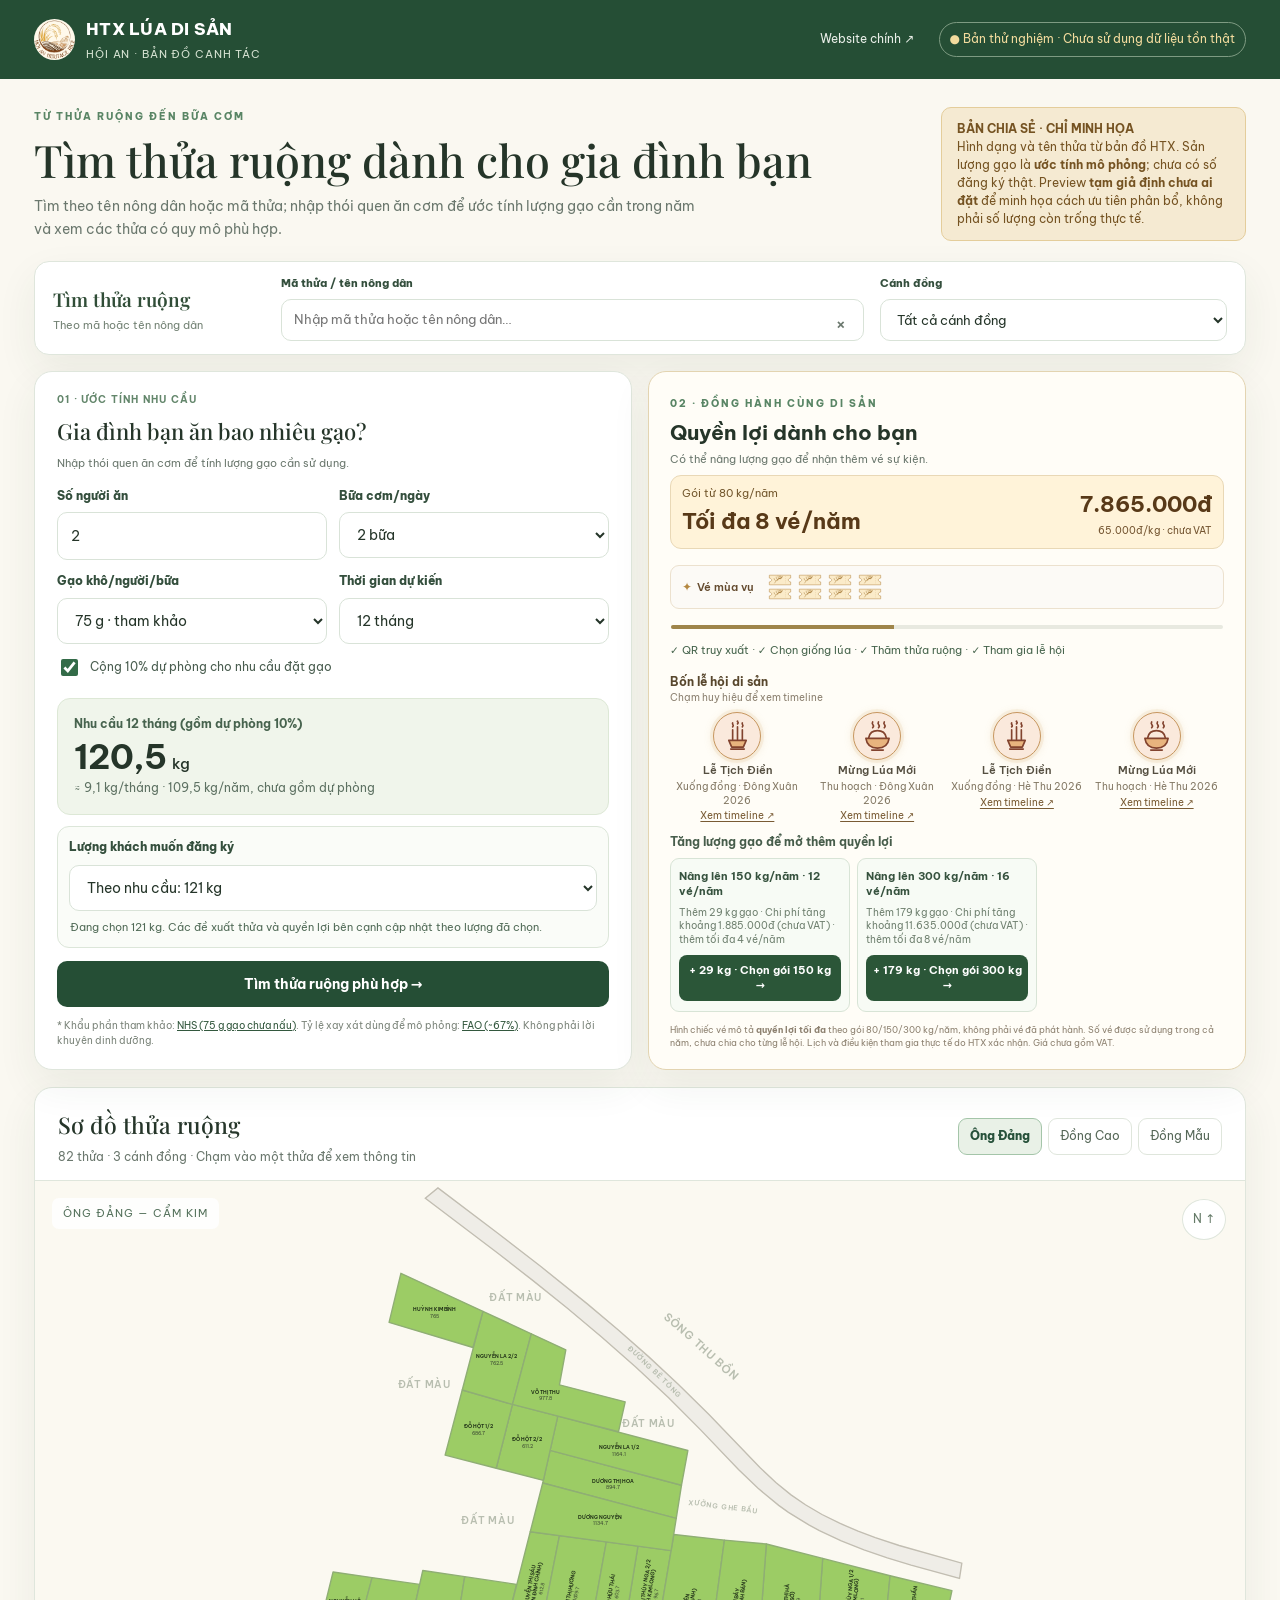
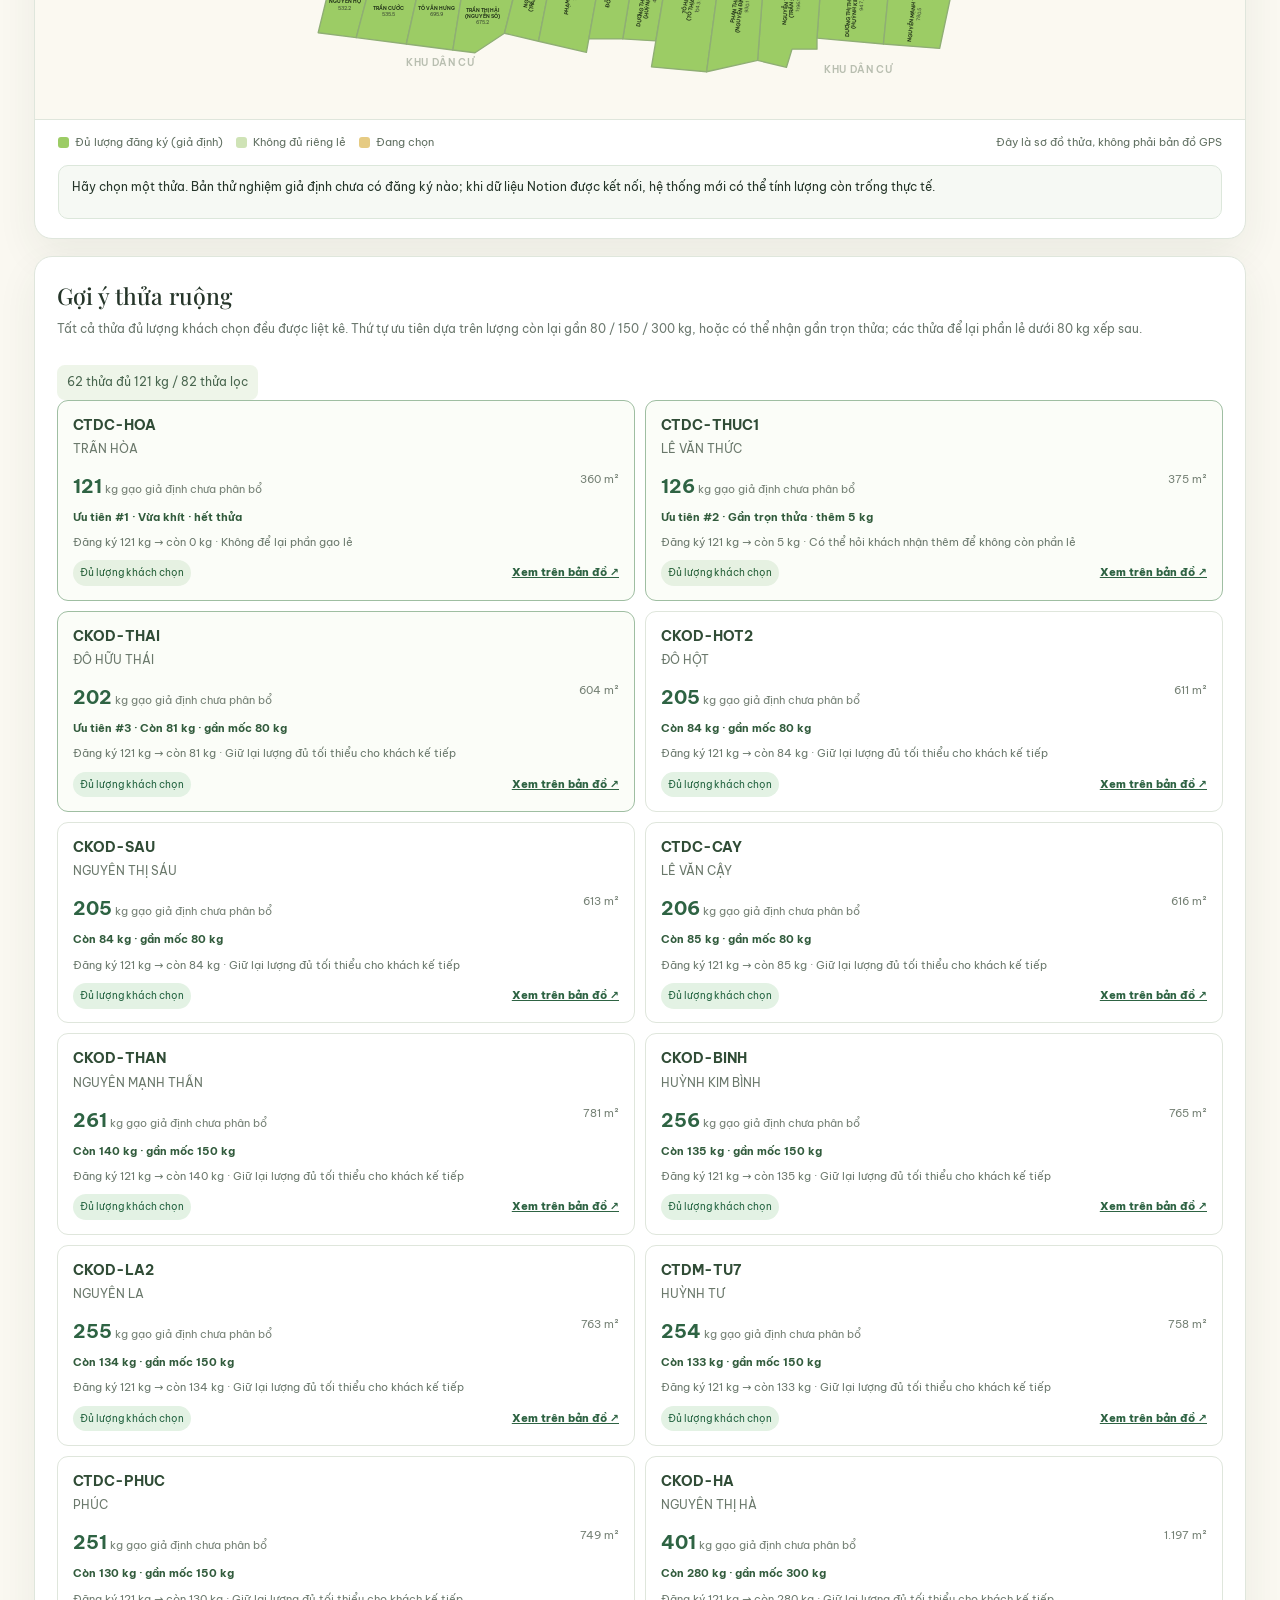
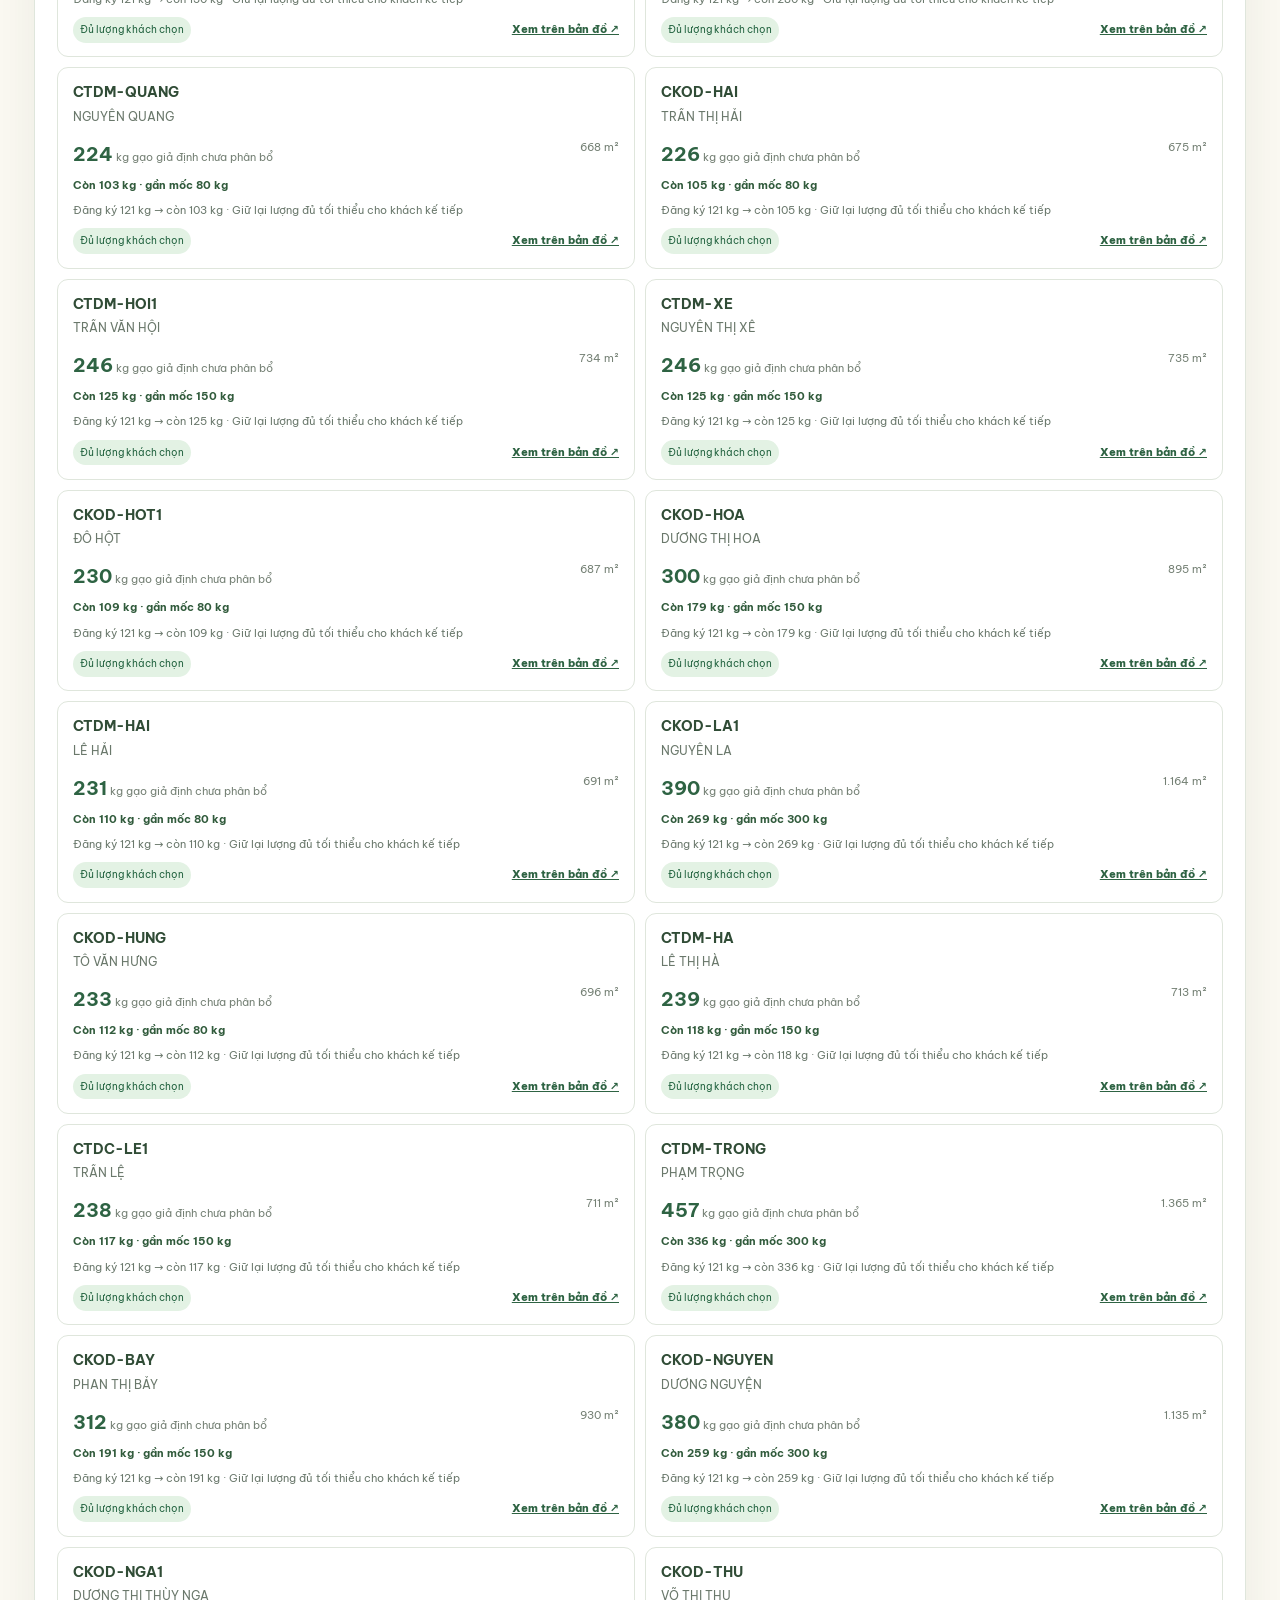
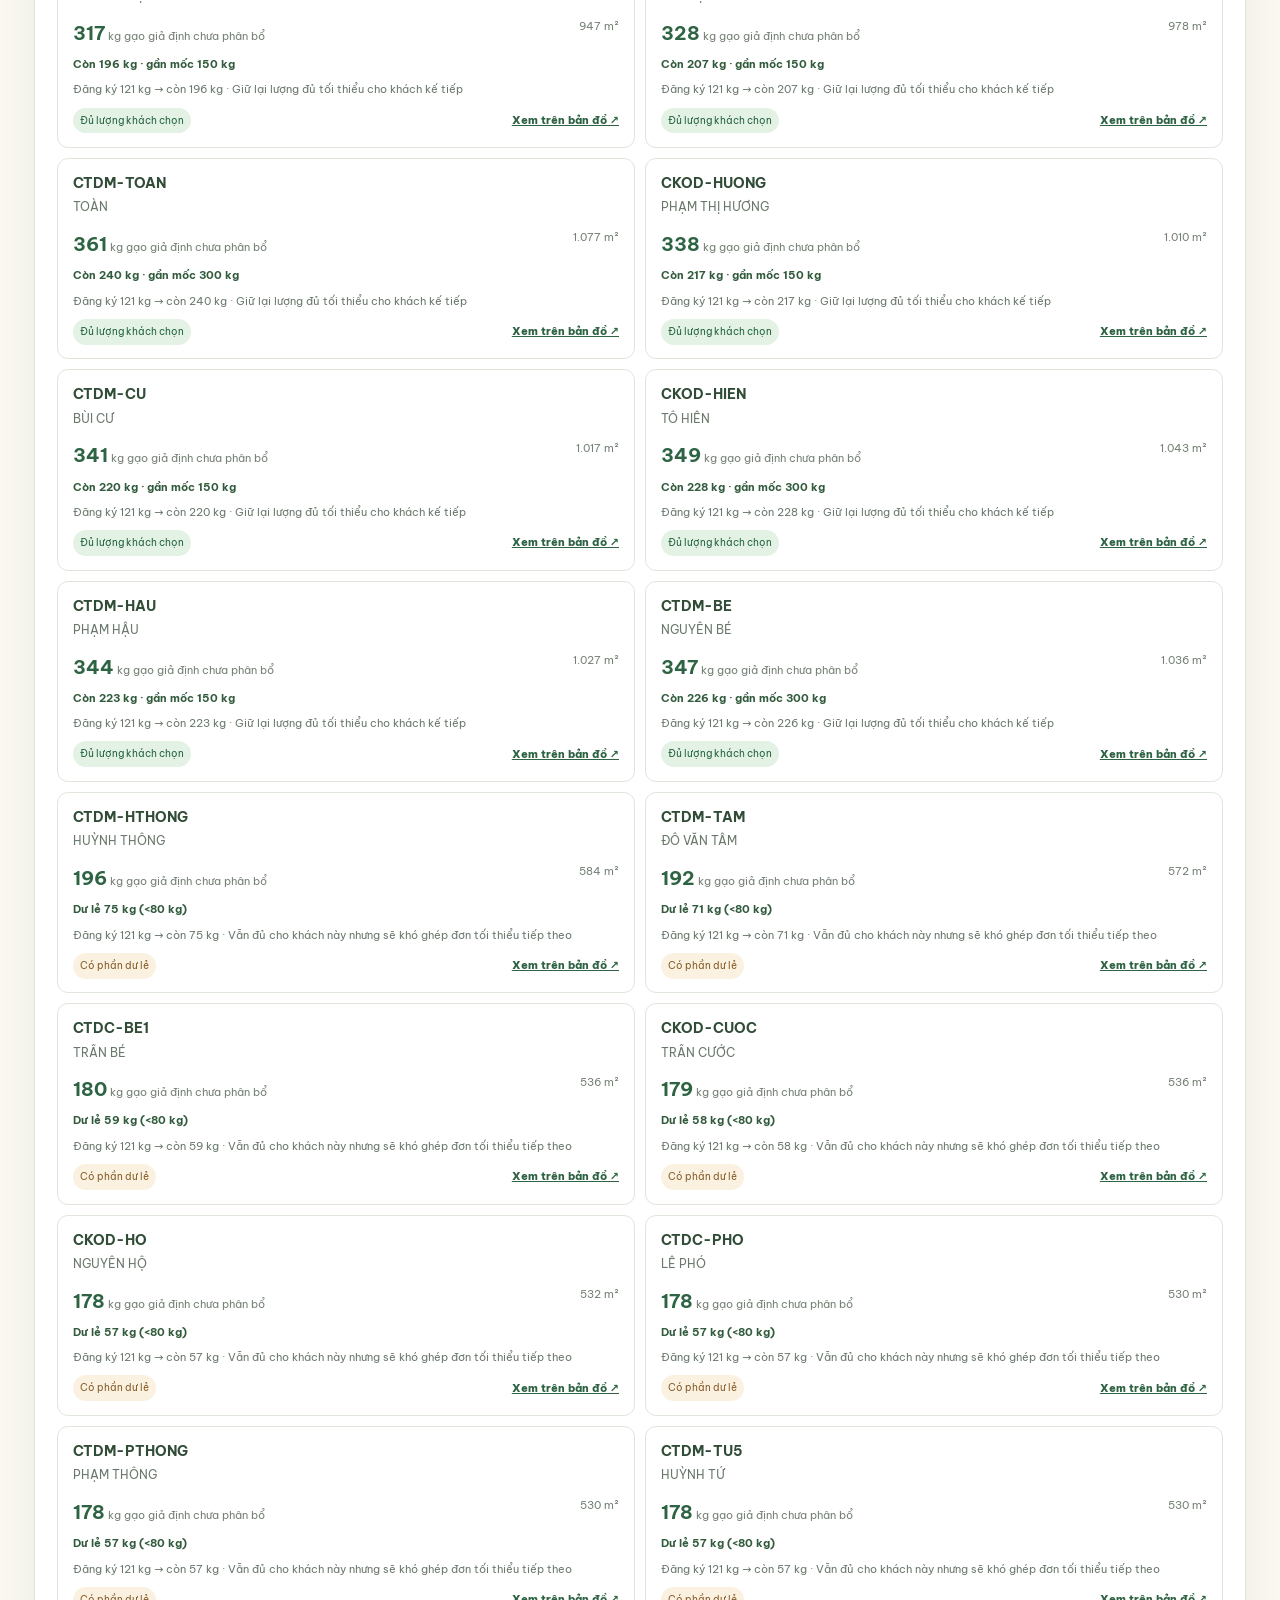
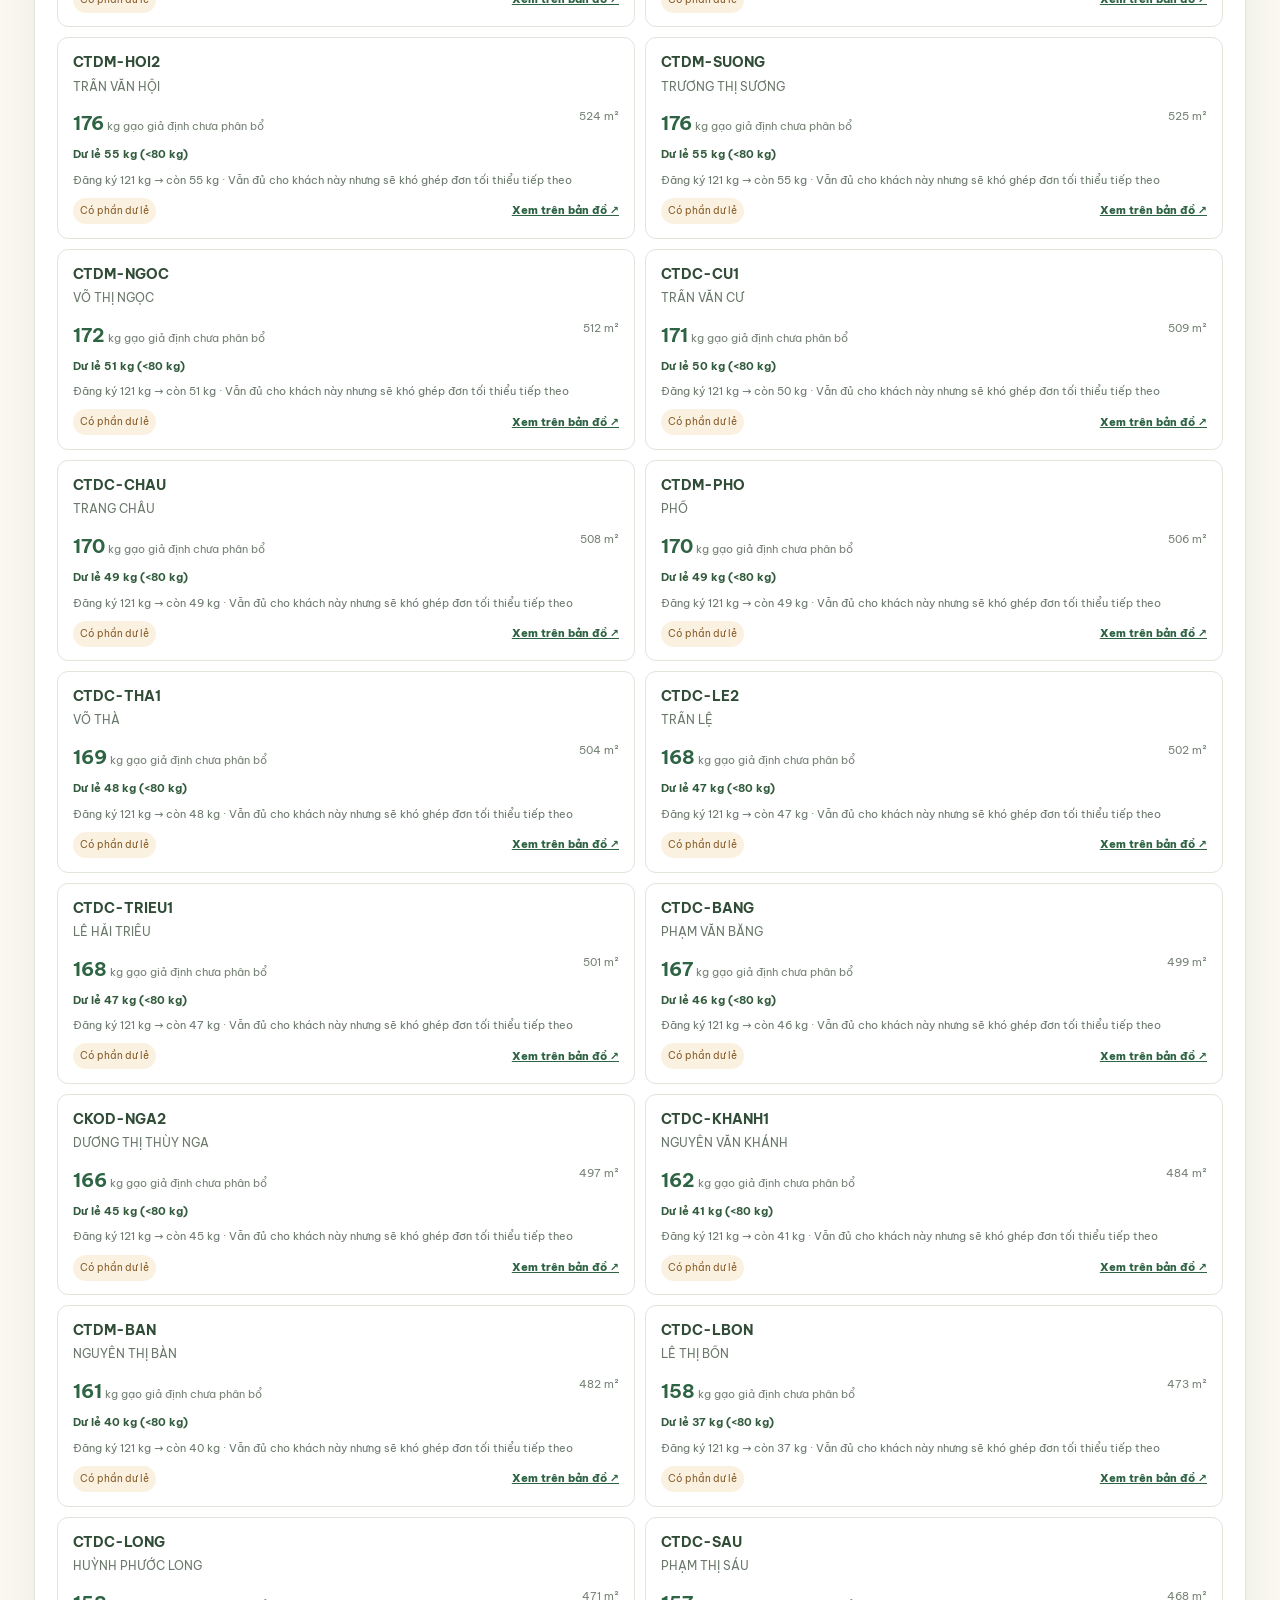
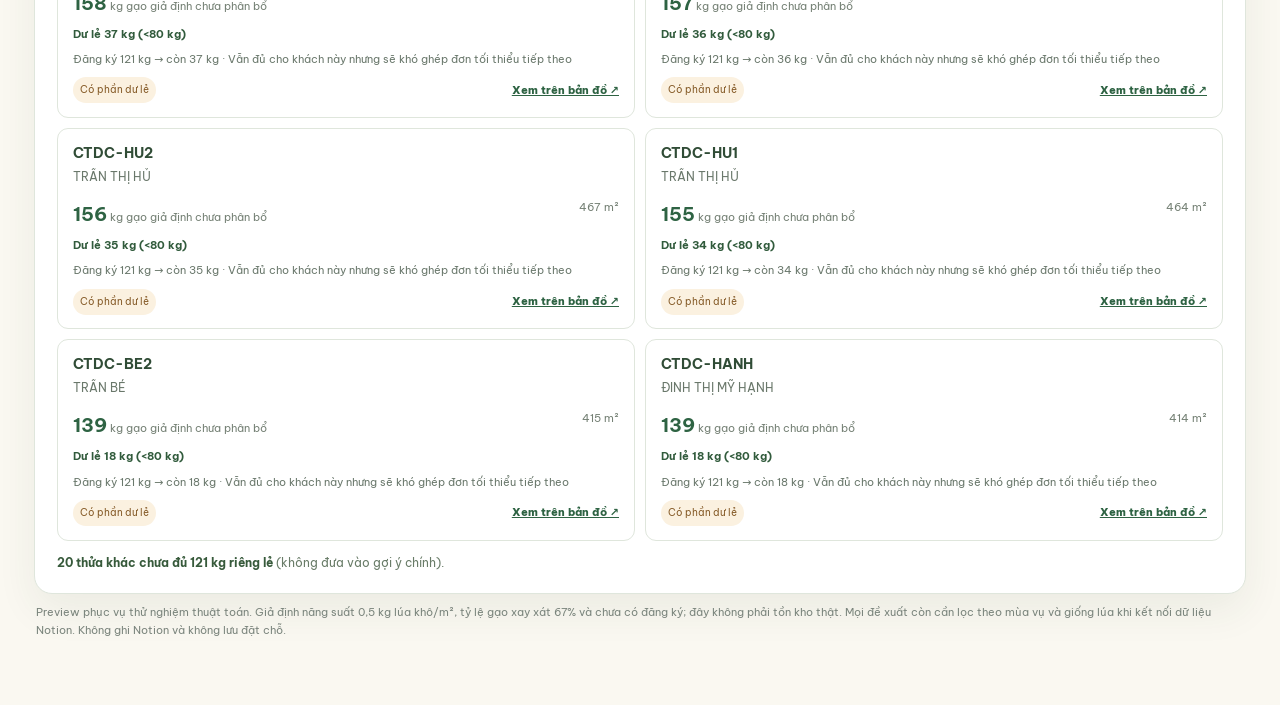
==== ban-do-chon-gao-demo.html @ d79411b2 "Add standalone public rice-plot demo page with embedded logo (no production changes)" ====
<!doctype html>
<html lang="vi"><head><meta charset="utf-8"><meta name="viewport" content="width=device-width, initial-scale=1">
<meta name="robots" content="noindex,nofollow"><meta name="description" content="Bản minh họa công khai: tính nhu cầu gạo, quyền lợi vé và chọn thửa ruộng HTX Lúa Di Sản Hội An."><link rel="preconnect" href="https://fonts.googleapis.com/"><link rel="preconnect" href="https://fonts.gstatic.com/" crossorigin><link href="https://fonts.googleapis.com/css2?family=Be+Vietnam+Pro:wght@400;500;600;700&family=Playfair+Display:wght@500;600;700&display=swap" rel="stylesheet"><title>Preview · Tìm thửa ruộng phù hợp | HTX Lúa Di Sản</title>
<style>
:root{--ink:#253529;--muted:#6b786e;--forest:#254e35;--green:#336b48;--light:#eef2e8;--cream:#faf8f1;--gold:#e2bd71;--edge:#dfe6dc;--surface:#fff;--warn:#915d27;--shadow:0 16px 40px rgba(37,65,38,.07)}
*{box-sizing:border-box}html{scroll-behavior:smooth}body{margin:0;background:var(--cream);font-family:"Be Vietnam Pro",system-ui,sans-serif;color:var(--ink);line-height:1.58;-webkit-font-smoothing:antialiased;font-size:14px}button,input,select{font:inherit}button{cursor:pointer}a{color:inherit}button:focus-visible,input:focus-visible,select:focus-visible{outline:3px solid #e6bd73;outline-offset:3px}
.top{background:var(--forest);color:white}.top-inner{max-width:1450px;margin:auto;padding:16px 34px;display:flex;align-items:center;justify-content:space-between;gap:16px}.brand{display:flex;align-items:center;gap:11px;font-weight:750;font-size:17px;letter-spacing:.015em}.logo{height:41px;width:41px;object-fit:contain;flex:none;display:block;border-radius:50%;background:#fff9eb}.brand small{display:block;font-weight:400;font-size:11px;letter-spacing:.08em;color:#d6e2d2;text-transform:uppercase;margin-top:3px}.toplinks{display:flex;align-items:center;gap:24px;font-size:12px}.toplinks a{text-decoration:none;color:#e9eee8}.toplinks span{border:1px solid #7e9b82;padding:7px 10px;border-radius:100px;color:#f2db9d}
main{max-width:1450px;margin:auto;padding:28px 34px 55px}.eyebrow{color:#598565;font-weight:750;font-size:10px;text-transform:uppercase;letter-spacing:.2em}.intro{display:flex;justify-content:space-between;align-items:end;gap:18px;margin-bottom:20px}.intro h1{font-family:"Playfair Display",Georgia,serif;font-weight:500;font-size:clamp(29px,3.5vw,45px);line-height:1.17;margin:9px 0}.intro p{color:var(--muted);max-width:670px;line-height:1.65;margin:0}.demo{background:#f5ead2;border:1px solid #e4cd9b;border-radius:10px;color:#755322;font-size:12px;line-height:1.5;padding:12px 15px;max-width:305px}
.workspace{display:block}.plan-row{display:grid;grid-template-columns:minmax(0,.93fr) minmax(0,1.07fr);gap:18px;align-items:start;margin-bottom:18px;min-width:0}.panel,.map-panel,.results-panel{background:var(--surface);border:1px solid var(--edge);border-radius:18px;box-shadow:var(--shadow)}.panel{padding:22px;min-width:0}.panel h2{font-family:"Playfair Display",Georgia,serif;font-size:23px;font-weight:500;margin:0 0 6px}.desc{font-size:12px;color:var(--muted);line-height:1.55;margin:0 0 18px}.sub{display:block;font-weight:750;color:#344f3d;font-size:12px;margin-bottom:7px}.text-input,.sel,.num{width:100%;border:1px solid #d9e3d8;border-radius:10px;background:#fff;color:var(--ink);padding:12px 13px;min-height:44px}.searchwrap{position:relative}.searchwrap .text-input{padding-right:42px}.clear{position:absolute;right:8px;top:8px;border:0;background:transparent;color:var(--muted);font-size:20px;width:30px;height:30px}.hr{height:1px;background:var(--edge);margin:21px 0}.fieldset{display:grid;grid-template-columns:1fr 1fr;gap:12px}.field{min-width:0;margin:0 0 13px}.period-note{font-size:11px;color:#758378;margin:7px 0}.summary{background:#f0f5eb;border:1px solid #dde8d6;border-radius:13px;padding:16px;margin:6px 0 14px}.summary .label{color:#47634e;font-weight:650;font-size:12px}.summary .big{font-size:39px;font-weight:700;line-height:1.1;letter-spacing:-1.1px;margin:4px 0}.summary .big small{font-size:15px;font-weight:500;letter-spacing:0}.summary .mini{font-size:12px;color:#5d7162;line-height:1.55}.primary{background:var(--forest);color:white;border:0;border-radius:10px;width:100%;font-weight:700;min-height:46px}.primary:hover{background:#376248}.source{font-size:11px;color:#7c857b;line-height:1.65;margin:15px 0 0}.source a{color:#33583e;text-decoration:underline}.check{display:flex;align-items:center;gap:9px;color:#495d4f;font-size:12px}.check input{accent-color:var(--green);width:17px;height:17px}
.right{min-width:0}.map-panel{overflow:hidden}.map-header{padding:19px 23px 13px;display:flex;align-items:center;justify-content:space-between;gap:12px;flex-wrap:wrap}.map-header h2{font-family:"Playfair Display",Georgia,serif;font-size:23px;font-weight:500;margin:0}.map-header p{font-size:12px;color:var(--muted);margin:5px 0 0}.map-tags{display:flex;gap:6px;flex-wrap:wrap}.map-tab{padding:8px 11px;border:1px solid var(--edge);background:#fff;border-radius:9px;font-size:12px;color:#566858}.map-tab.active{background:#e9f1e7;color:#26513a;border-color:#a4c5a9;font-weight:750}.canvas{height:min(54vw,540px);min-height:390px;background:#fbf9f1;position:relative;border-block:1px solid var(--edge);overflow:hidden}
#fieldSvg{width:100%;height:100%;position:absolute;inset:0;display:block}
.lot{stroke:#8fae74;stroke-linejoin:round;cursor:pointer;transition:fill .17s ease,filter .17s ease,opacity .17s ease}
.lot:hover,.lot:focus-visible{fill:#b6d68f!important;filter:brightness(1.045);outline:none}
.lot.selected{fill:#e6cb83!important;stroke:#947d43}
.lot.selected:hover,.lot.selected:focus-visible{fill:#f0d695!important}
.lot.dimmed{opacity:.28}
.map-canal{fill:#cfe9f5;stroke:#8fc3da;pointer-events:none}
.map-road{fill:#efede7;stroke:#c2beb2;pointer-events:none}
.map-name{fill:#1b2a14;font-weight:600;pointer-events:none;user-select:none}
.map-area{fill:#3c4a33;pointer-events:none;user-select:none}
.map-zone{fill:#a8b0a0;font-weight:600;letter-spacing:6px;pointer-events:none;opacity:.8;user-select:none}
@media(prefers-reduced-motion:reduce){.lot{transition:none}}
.canvas-label{position:absolute;top:17px;left:17px;pointer-events:none;font-size:11px;letter-spacing:.09em;text-transform:uppercase;background:#ffffffdd;color:#54715b;border-radius:7px;padding:7px 11px}.compass{position:absolute;right:19px;top:18px;background:white;border:1px solid var(--edge);border-radius:100%;padding:10px;font-size:12px;color:#647a67;pointer-events:none}
.legend{display:flex;gap:13px;padding:14px 23px;flex-wrap:wrap;font-size:11px;color:#617062}.legend span{display:flex;align-items:center;gap:6px}.swatch{width:11px;height:11px;border-radius:3px;display:inline-block}.selection{margin:0 23px 19px;padding:12px 13px;background:#f6f9f4;border:1px solid #dce7db;border-radius:10px;font-size:12px;min-height:54px;line-height:1.55}.selection strong{color:#254e35}
.plot-heading{line-height:1.6;color:#4c6150}
.plot-metrics{display:grid;grid-template-columns:repeat(3,minmax(0,1fr));gap:8px;margin:12px 0}
.plot-metric{border:1px solid #dce6d9;border-radius:9px;padding:10px 8px;background:#fff;min-width:0}
.plot-metric small{display:block;color:#637567;font-size:10px;line-height:1.4;min-height:28px}
.plot-metric b{display:block;font-size:18px;line-height:1.3;color:#37543f;white-space:nowrap}
.plot-metric b em{font-size:11px;font-weight:400;font-style:normal}
.plot-metric.remaining{background:#eef7ed;border-color:#bbd6b9}
.plot-metric.remaining b{color:#25653c}
.plot-balance{height:8px;border-radius:10px;overflow:hidden;background:#d7e0d6;display:flex}
.plot-balance span{background:#5d9869;display:block;height:100%}
.plot-compare{font-size:12px;line-height:1.65;margin-top:10px;border-radius:8px;padding:9px 11px;background:#eaf4e9;color:#28583b}
.plot-compare.short{background:#fbf0de;color:#805827}
.plot-footnote{font-size:10.5px;color:#718076;line-height:1.5;margin-top:9px}
.card-breakdown{font-size:11px;line-height:1.5;color:#6b796d}
.order-panel{border:1px solid #dce6d9;background:#fafcf8;border-radius:12px;padding:12px 12px 10px;margin:0 0 16px}
.order-panel .sub{margin-bottom:8px}.order-hint{font-size:11px;line-height:1.55;color:#516b57;padding:8px 1px 0}.order-hint.warn{color:#92632d}
#customBox{padding-top:10px}#customBox[hidden]{display:none}
.ranking-note{color:#56735c;font-size:11px;margin:0 0 12px}
.card.best{border-color:#9fbea2;background:#fbfdf8}
.card .rank{font-size:11px;font-weight:700;color:#315b3c;margin:8px 0}
.card .status.balanced{background:#e3f2e4;color:#246441}
.card .status.scrap{background:#fbf1e0;color:#865c29}
.card .status.complete{background:#e6f1e2;color:#27613a}
.card .status.ineligible{background:#f3ece4;color:#795e46}
.benefits{border:1px solid #e3d4b1;background:#fffdf7;padding:20px 22px;margin:0;border-radius:18px;box-shadow:var(--shadow);min-width:0}
.benefit-peek{display:none}.benefit-peek-header{display:flex;justify-content:space-between;gap:8px;flex-wrap:wrap;font-size:11px;color:#526a4c;margin:10px 0}.benefit-peek-header span{color:#837657}.benefits-heading h2{font-size:23px;margin:3px 0 5px}.benefits-heading .desc{margin:0 0 12px}
.benefit-highlight{display:flex;justify-content:space-between;align-items:center;gap:9px;border:1px solid #e9d8b6;background:#fff3d9;border-radius:11px;padding:13px 12px}
.benefit-label{font-size:11px;display:block;color:#73572d}.benefit-highlight strong{font-size:26px;color:#583918;display:block;margin:4px 0}.benefit-price{font-size:12px;text-align:right;color:#755632;line-height:1.6}

/* Vé di sản: một hàng bốn vé, số hàng tăng theo mốc 8/12/16. */
.ticket-benefit{margin:15px 0 11px;padding:13px 14px;background:#fffdfa;border:1px solid #eadfc8;border-radius:12px}
.ticket-intro{display:flex;justify-content:space-between;align-items:center;flex-wrap:wrap;gap:5px 12px;color:#654c30;margin-bottom:11px}
.ticket-intro b{font-size:12px;font-weight:700}.ticket-intro span:not(.ticket-intro-icon){font-size:10.5px;color:#8a7c6b}
.ticket-intro-icon{font-size:15px;color:#b48841;margin-right:2px}
.ticket-grid{display:grid;grid-template-columns:repeat(4,minmax(0,1fr));gap:6px 10px;max-width:430px;margin:0 auto}
.ticket-item{display:flex;justify-content:center;align-items:center;color:#a57936;--ticket-fill:#fbebc9;--ticket-stroke:#ba8f4e;min-width:0;position:relative;animation:ticket-reveal .22s ease both}
.ticket-item svg{width:100%;height:auto;max-height:36px;display:block;overflow:visible;filter:drop-shadow(0 2px 2px rgba(108,75,29,.08))}
.ticket-item.ticket-locked{color:#9fa3a0;--ticket-fill:#e9e9e7;--ticket-stroke:#b6b9b5;filter:grayscale(1);opacity:.38;animation:none}
.ticket-progress{font-size:11px;color:#766c5a;line-height:1.55;text-align:center;margin-top:9px}
.ticket-grid-mini{margin:0 auto 13px;max-width:360px;gap:4px 7px}
.ticket-grid-mini .ticket-item svg{max-height:26px}
.peek-hint{font-size:10px;display:block;color:#786747;margin:9px 0 0;text-align:center}
@keyframes ticket-reveal{from{opacity:.6;transform:translateY(3px)}to{opacity:1;transform:translateY(0)}}
@media(prefers-reduced-motion:reduce){.ticket-item{animation:none}}
.benefit-meter{height:6px;background:#e8e9e0;border-radius:10px;overflow:hidden;margin:11px 1px}.benefit-meter span{display:block;height:100%;background:#9f854a;transition:width .25s}
.benefit-checks{font-size:11px;color:#47654d;line-height:1.65;margin:11px 0}.festival-title{font-size:12px;font-weight:700;margin:13px 0 9px;color:#58472d}
.festival-title small{display:block;font-weight:400;color:#8c8170;font-size:10px;line-height:1.5}
.festival-grid{display:grid;grid-template-columns:repeat(4,minmax(0,1fr));gap:10px;align-items:start}
.festival{display:flex;flex-direction:column;align-items:center;gap:5px;text-decoration:none;color:#554f41;font-size:11px;line-height:1.35;text-align:center;min-width:0}
.festival-seal{width:clamp(48px,5.4vw,72px);height:clamp(48px,5.4vw,72px);border-radius:50%;border:1.5px solid #c6b58f;background:#fff5dd;color:#77492d;--icon-accent:#e8b47e;display:grid;place-items:center;box-shadow:0 0 0 4px rgba(215,189,121,.14),0 5px 18px rgba(135,107,58,.09);transition:transform .22s ease,box-shadow .22s ease,background .22s ease}
.festival-seal svg{width:54%;height:54%;display:block}
.festival.event-active .festival-seal{border-color:#ba8c3d;background:#fff0c5;box-shadow:0 0 0 5px rgba(213,169,74,.19),0 0 23px rgba(217,176,90,.38)}
.festival.event-locked .festival-seal{filter:grayscale(1);opacity:.5;background:#e5e6e3;border-color:#bfc1bd;box-shadow:none;color:#8a8c89;--icon-accent:#bbbdbb}
.festival.event-locked:hover .festival-seal,.festival.event-locked:focus-visible .festival-seal{filter:grayscale(1);opacity:.7;background:#dcdedb;border-color:#adb0aa;box-shadow:none}
.festival.event-active:hover .festival-seal,.festival.event-active:focus-visible .festival-seal{transform:translateY(-2px) scale(1.03);background:#fff0c3;box-shadow:0 0 0 6px rgba(218,176,79,.25),0 4px 24px rgba(185,132,51,.35)}
.festival:focus-visible{outline:2px solid #406345;outline-offset:5px;border-radius:9px}
.festival strong{font-weight:600;font-size:11px;line-height:1.35}
.festival small{font-size:10px;color:#847965;line-height:1.4}
.festival-visit{font-size:10px;color:#795b34;text-decoration:underline;text-underline-offset:2px}
@media(prefers-reduced-motion:reduce){.festival-seal{transition:none}.festival.event-active:hover .festival-seal,.festival.event-active:focus-visible .festival-seal{transform:none}}
.upgrades{margin-top:15px;display:grid;grid-template-columns:repeat(2,minmax(0,1fr));gap:10px}.upgrades h3{grid-column:1/-1}.upgrades .upgrade-card{margin:0}.upgrades h3{font-size:12px;margin:0 0 8px;color:#475d4b}.upgrade-card{border:1px solid #d8e4d6;border-radius:10px;background:#f7fbf5;padding:11px;margin-bottom:8px}
.upgrade-card b{display:block;font-size:13px;color:#36523e}.upgrade-card small{font-size:11px;color:#708170;line-height:1.5;display:block;margin:5px 0}
.upgrade-card button{background:#2b5638;color:white;border:0;border-radius:8px;padding:9px 12px;font-size:12px;font-weight:700;width:100%;margin-top:5px}
.benefit-disclaimer{font-size:10px;line-height:1.65;color:#8d8170;margin:11px 0 0}
.results-panel{margin-top:17px;padding:21px 22px}.result-head{display:flex;justify-content:space-between;align-items:start;gap:12px;flex-wrap:wrap}.result-head h2{font-family:"Playfair Display",Georgia,serif;font-weight:500;font-size:23px;margin:0}.result-head p{color:var(--muted);font-size:12px;line-height:1.5;margin:5px 0 15px}.stat{font-size:12px;color:#49664f;background:#eef5e9;padding:8px 10px;border-radius:8px}.cards{display:grid;grid-template-columns:repeat(2,minmax(0,1fr));gap:10px}.card{border:1px solid var(--edge);border-radius:11px;padding:13px 15px;background:#fff;transition:border-color .15s}.card:hover{border-color:#85ae8c}.card h3{font-size:14px;margin:0 0 4px;color:#304c36}.card .farmer{font-size:12px;color:#6a786b;white-space:nowrap;overflow:hidden;text-overflow:ellipsis}.card .numbers{display:flex;justify-content:space-between;gap:5px;margin:12px 0 8px}.card .numbers b{font-size:19px;color:#2e6343}.card .numbers span{font-size:11px;color:#758175}.card footer{display:flex;gap:10px;justify-content:space-between;align-items:center;margin-top:9px}.status{font-size:10px;background:#eaf3e8;color:#35704a;border-radius:100px;padding:5px 7px}.status.partial{background:#fbf2e4;color:#94622d}.show{font-size:11px;border:0;background:none;color:#2e6343;text-decoration:underline;font-weight:750;padding:5px 0}.foot-note{font-size:11px;line-height:1.6;color:#7b857d;padding:10px 2px}.empty{padding:23px;border:1px dashed #d5ded2;color:#697968;text-align:center;border-radius:11px;grid-column:1/-1;font-size:12px;line-height:1.6}#combine{font-size:12px;color:#697c68;padding:12px 0 0;line-height:1.65}#combine strong{color:#375a3b}
@media(max-width:940px){.benefit-peek{display:block}.benefit-peek .festival-seal{width:46px;height:46px}.benefit-peek .festival strong{font-size:10px}.benefit-peek .festival small,.benefit-peek .festival-visit{display:none}.plan-row{grid-template-columns:1fr;gap:12px}.panel{display:block}.canvas{height:530px}.benefits{padding:18px}}@media(max-width:600px){.top-inner{padding:13px 17px}.toplinks{gap:8px}.toplinks a{display:none}.toplinks span{font-size:10px}.brand{font-size:13px}.brand .logo{width:34px;height:34px;font-size:18px}main{padding:21px 12px 35px}.intro{display:block}.intro h1{font-size:31px}.demo{margin-top:17px;max-width:unset}.panel{display:block;padding:17px}.fieldset{gap:10px}.map-header,.results-panel{padding:17px}.map-header h2,.results-panel h2{font-size:20px}.canvas{height:390px;min-height:320px}.benefits{padding:16px}.festival-grid{gap:7px}.festival-seal{width:54px;height:54px}.upgrades{grid-template-columns:1fr}.selection{margin:0 13px 15px}.legend{padding:12px 14px}.cards{grid-template-columns:1fr}.summary .big{font-size:36px}}

/* 2026-10-21 — compact support illustration: small 4-column tickets, authentic field icons */
.benefits{padding:15px 17px}
.benefits-heading h2{font-size:21px;margin-bottom:3px}
.benefits-heading .desc{font-size:11px;margin-bottom:8px;line-height:1.4}
.benefit-highlight{padding:9px 11px}
.benefit-highlight strong{font-size:22px;margin:1px 0}
.benefit-meter{margin:7px 1px;height:4px}
.benefit-checks{font-size:10.5px;margin:7px 0;line-height:1.45}
.ticket-benefit{display:grid;grid-template-columns:minmax(0,1fr) 136px;align-items:center;gap:3px 10px;background:#fcfaf5;border:1px solid #eee3d1;padding:7px 10px;border-radius:9px;margin:8px 0 9px}
.ticket-intro{display:flex;align-items:flex-start;flex-direction:column;gap:2px;margin:0;min-width:0}
.ticket-intro b{font-size:11px;line-height:1.45}
.ticket-intro span:not(.ticket-intro-icon){font-size:9px;color:#7e776a}
.ticket-intro-icon{font-size:12px}
.ticket-grid{grid-row:1 / span 2;grid-column:2;grid-template-columns:repeat(4,30px);width:max-content;max-width:100%;gap:2px 4px;margin:0;align-self:center;justify-self:end}
.ticket-item{animation:none}
.ticket-item svg{width:30px;height:13px;max-height:13px;filter:none}
.ticket-progress{grid-column:1;grid-row:2;font-size:9.5px;line-height:1.4;margin:0;text-align:left;color:#817868}
.festival-title{font-size:11.5px;margin:9px 0 7px}
.festival-title small{font-size:9.5px}
.festival-grid{gap:5px}
.festival{gap:3px}
.festival-seal{width:48px;height:48px;min-width:48px;border-width:1.5px}
.festival-seal svg{width:31px;height:31px;display:block;overflow:visible;color:#82432e}
.festival.event-active .festival-seal{background:#fae9dc;border-color:#c79760;--icon-accent:#e8b47e;box-shadow:0 0 0 3px rgba(214,171,107,.12),0 1px 10px rgba(195,144,84,.22)}
.festival.event-locked .festival-seal{background:#e9e9e7;border-color:#b5b5b3;--icon-accent:#bdbdbd;color:#777;opacity:.68;filter:grayscale(1);box-shadow:none}
.festival.event-locked .festival-seal svg{color:#777}
.festival.event-locked:hover .festival-seal,.festival.event-locked:focus-visible .festival-seal{background:#e9e9e7;filter:grayscale(1);box-shadow:none}
.festival strong{font-size:10.5px}
.festival small{font-size:9.5px}
.festival-visit{font-size:9.5px}
.upgrades{gap:7px;margin-top:9px}
.upgrade-card{padding:8px 9px}
.upgrade-card b{font-size:12px}
.upgrade-card small{font-size:10px;margin:3px 0}
.upgrade-card button{padding:8px;margin-top:4px}
.benefit-disclaimer{font-size:9px;line-height:1.5;margin-top:7px}
.benefit-peek .ticket-grid-mini{grid-template-columns:repeat(4,24px);gap:2px 3px;width:max-content;margin:5px auto}
.benefit-peek .ticket-grid-mini .ticket-item svg{width:24px;height:10px;max-height:10px}
@media(max-width:940px){
 .benefit-peek{display:block;margin-top:6px;border-top:1px solid #dfebdc;padding-top:7px}
 .benefit-peek .festival-seal{width:42px;height:42px;min-width:42px}
 .benefit-peek .festival-seal svg{width:27px;height:27px}
 .benefit-peek-header{margin:4px 0 5px}
 .benefits .ticket-benefit,.benefits .festival-title,.benefits #festivalGrid{display:none}
}
@media(max-width:600px){
 .benefits{padding:13px}
 .benefit-peek .festival{gap:3px}
 .benefit-peek .festival-grid{gap:4px}
}

/* 2026-10-21 · Final tidy: ticket icons grouped beside label, not against right edge */
.ticket-benefit{display:inline-flex;align-items:center;justify-content:flex-start;gap:13px;width:auto;max-width:100%;padding:8px 11px;margin:9px 0;border:1px solid #ece1ce;background:#fcfaf6;border-radius:9px;vertical-align:middle}
.ticket-benefit .ticket-intro{display:flex;align-items:center;white-space:nowrap;min-width:0}
.ticket-benefit .ticket-intro b{font-size:11px;font-weight:600}
.ticket-benefit .ticket-grid{display:grid;grid-template-columns:repeat(4,26px);gap:2px 4px;width:max-content;min-width:0;max-width:100%;margin:0;align-self:center;justify-self:auto;flex:none}
.ticket-benefit .ticket-item svg{width:26px;height:12px;max-height:12px}
.ticket-benefit .ticket-progress{display:none}
.ticket-benefit #ticketRowsNote{display:none}
.benefits .benefit-highlight{margin-bottom:7px}
.festival-title{margin-top:7px}
.order-hint.warn{color:#9c5c19;background:#fff6e9;border-left:3px solid #d9a763;padding:7px 9px;border-radius:5px;margin-top:8px}
@media(max-width:940px){.ticket-benefit{display:none}}

/* 2026-10-21 · Layout rebalancing: plot search above, consumption and benefits balanced below. */
.workspace{display:block}
.search-toolbar{background:#fff;border:1px solid var(--edge);border-radius:15px;box-shadow:var(--shadow);padding:13px 18px;margin-bottom:16px;display:grid;grid-template-columns:minmax(158px,.58fr) minmax(260px,1.6fr) minmax(220px,.95fr);gap:16px;align-items:end}
.search-toolbar-title{align-self:center;display:flex;flex-direction:column;gap:4px;min-width:0}
.search-toolbar-title strong{font-family:"Playfair Display",Georgia,serif;font-size:19px;font-weight:600;color:#304d37}
.search-toolbar-title span{font-size:10.5px;color:#738274;line-height:1.4}
.search-toolbar .field{margin:0}.search-toolbar .sub{font-size:11px;margin-bottom:6px}
.search-toolbar .sel,.search-toolbar .text-input{min-height:42px;padding:10px 12px;font-size:12.5px}
.plan-row{grid-template-columns:minmax(0,1fr) minmax(0,1fr);gap:16px;align-items:stretch;margin-bottom:17px}
.plan-row>.panel,.plan-row>.benefits{height:100%;box-sizing:border-box}
.plan-row>.panel{display:flex;flex-direction:column;padding:20px 22px}
.panel-kicker{color:#63866b;font-size:10px;letter-spacing:.12em;font-weight:700;text-transform:uppercase;margin-bottom:7px}
.plan-row>.panel h2{font-size:22px}
.plan-row>.panel .desc{font-size:11px;margin-bottom:15px}
.plan-row>.panel .fieldset .field{margin-bottom:12px}
.plan-row>.panel .fieldset .sub{font-size:11.5px}
.plan-row>.panel .summary{margin:6px 0 11px}
.plan-row>.panel .summary .big{font-size:34px}
.plan-row>.panel .source{font-size:10px;line-height:1.55;margin:11px 0 0}
.plan-row>.panel .order-panel{margin-bottom:13px;padding:11px}
.plan-row>.panel .primary{margin-top:0}
.plan-row>.benefits{display:flex;flex-direction:column;padding:19px 21px}
.plan-row>.benefits #upgradeOptions{margin-top:10px}
.plan-row>.benefits .benefit-disclaimer{margin-top:auto;padding-top:10px}
.plan-row>.benefits .upgrades{grid-template-columns:repeat(3,minmax(0,1fr));gap:7px}
.plan-row>.benefits .upgrade-card{min-width:0;display:flex;flex-direction:column;padding:10px 8px;border-radius:9px}
.plan-row>.benefits .upgrade-card b{font-size:11px;line-height:1.4}
.plan-row>.benefits .upgrade-card small{font-size:9.5px;line-height:1.45;margin:6px 0 8px}
.plan-row>.benefits .upgrade-card button{margin-top:auto;font-size:11px;line-height:1.35;min-height:35px;padding:8px 6px}
.plan-row>.benefits .upgrades>h3{font-size:11.5px;grid-column:1/-1;margin-bottom:0}
@media(max-width:1080px){
 .search-toolbar{grid-template-columns:minmax(140px,.45fr) minmax(240px,1.45fr) minmax(190px,.9fr);gap:11px}
 .plan-row>.benefits .upgrades{grid-template-columns:repeat(2,minmax(0,1fr))}
 .plan-row>.benefits .upgrade-card:last-child:nth-child(4){grid-column:1/-1}
}
@media(max-width:940px){
 .search-toolbar{grid-template-columns:minmax(0,1fr) minmax(170px,.7fr);padding:12px 16px;gap:9px 12px}
 .search-toolbar-title{grid-column:1/-1}
 .search-toolbar .field{width:100%}
 .plan-row{grid-template-columns:1fr;gap:12px;align-items:start}
 .plan-row>.panel,.plan-row>.benefits{height:auto}
 .plan-row>.benefits .upgrades{grid-template-columns:repeat(3,minmax(0,1fr))}
 .plan-row>.benefits .upgrade-card:last-child:nth-child(4){grid-column:auto}
}
@media(max-width:650px){
 .search-toolbar{grid-template-columns:1fr;padding:13px;gap:10px}
 .search-toolbar-title{grid-column:1}
 .search-toolbar-title strong{font-size:18px}
 .plan-row>.panel{padding:17px}
 .plan-row>.benefits{padding:15px}
 .plan-row>.benefits .upgrades{grid-template-columns:1fr 1fr}
 .plan-row>.benefits .upgrade-card:last-child:nth-child(4){grid-column:1/-1}
 .plan-row>.panel .summary .big{font-size:34px}
}
@media(max-width:380px){
 .plan-row>.benefits .upgrades{grid-template-columns:1fr}
 .plan-row>.benefits .upgrade-card:last-child:nth-child(4){grid-column:auto}
}
</style></head><body>
<header class="top"><div class="top-inner"><div class="brand"><img class="logo" src="[data-uri]" width="41" height="41" alt="Logo HTX Lúa Di Sản Hội An"><span>HTX LÚA DI SẢN<small>Hội An · Bản đồ canh tác</small></span></div><div class="toplinks"><a href="https://hoianheritagerice.github.io/htx-lua-di-san/index.html">Website chính ↗</a><span>● Bản thử nghiệm · Chưa sử dụng dữ liệu tồn thật</span></div></div></header>
<main><div class="intro"><div><div class="eyebrow">Từ thửa ruộng đến bữa cơm</div><h1>Tìm thửa ruộng dành cho gia đình bạn</h1><p>Tìm theo tên nông dân hoặc mã thửa; nhập thói quen ăn cơm để ước tính lượng gạo cần trong năm và xem các thửa có quy mô phù hợp.</p></div><div class="demo"><strong>BẢN CHIA SẺ · CHỈ MINH HỌA</strong><div>Hình dạng và tên thửa từ bản đồ HTX. Sản lượng gạo là <strong>ước tính mô phỏng</strong>; chưa có số đăng ký thật. Preview <strong>tạm giả định chưa ai đặt</strong> để minh họa cách ưu tiên phân bổ, không phải số lượng còn trống thực tế.</div></div></div>
<div class="workspace">
<section class="search-toolbar" aria-label="Tìm kiếm thửa ruộng">
 <div class="search-toolbar-title"><strong>Tìm thửa ruộng</strong><span>Theo mã hoặc tên nông dân</span></div>
 <div class="field search-toolbar-query"><label class="sub" for="query">Mã thửa / tên nông dân</label><div class="searchwrap"><input class="text-input" type="search" id="query" placeholder="Nhập mã thửa hoặc tên nông dân…" autocomplete="off"><button id="clear" class="clear" aria-label="Xóa tìm kiếm">×</button></div></div>
 <div class="field search-toolbar-field"><label class="sub" for="fieldFilter">Cánh đồng</label><select class="sel" id="fieldFilter"><option value="all">Tất cả cánh đồng</option><option value="CKOD">Ông Đảng – Cẩm Kim</option><option value="CTDC">Đồng Cao – Cẩm Thanh</option><option value="CTDM">Đồng Mẫu – Cẩm Thanh</option></select></div>
</section>
<div class="plan-row"><aside class="panel"><div class="panel-kicker">01 · Ước tính nhu cầu</div><h2>Gia đình bạn ăn bao nhiêu gạo?</h2><p class="desc">Nhập thói quen ăn cơm để tính lượng gạo cần sử dụng.</p>
<div class="fieldset"><div class="field"><label class="sub" for="people">Số người ăn</label><input class="num" id="people" type="number" min="1" max="100" step="1" value="2"></div><div class="field"><label class="sub" for="meals">Bữa cơm/ngày</label><select class="sel" id="meals"><option value="1">1 bữa</option><option value="2" selected>2 bữa</option><option value="3">3 bữa</option></select></div></div>
<div class="fieldset"><div class="field"><label class="sub" for="portion">Gạo khô/người/bữa</label><select class="sel" id="portion"><option value="50">50 g · ít</option><option value="65">65 g · vừa</option><option value="75" selected>75 g · tham khảo</option><option value="100">100 g · nhiều</option></select></div><div class="field"><label class="sub" for="months">Thời gian dự kiến</label><select class="sel" id="months"><option value="1">1 tháng</option><option value="3">3 tháng</option><option value="6">6 tháng</option><option value="12" selected>12 tháng</option></select></div></div>
<div class="field"><label class="check"><input id="reserve" type="checkbox" checked> Cộng 10% dự phòng cho nhu cầu đặt gạo</label></div>
<div class="summary" aria-live="polite"><div class="label" id="summaryLabel">Nhu cầu gạo cho 12 tháng (có dự phòng)</div><div class="big" id="total">120,5 <small>kg</small></div><div class="mini" id="breakdown">~9,1 kg/tháng · 109,5 kg/năm trước dự phòng</div></div>
<div class="order-panel"><label class="sub" for="orderChoice">Lượng khách muốn đăng ký</label>
<select class="sel" id="orderChoice"><option value="needs">Theo nhu cầu thực tế (làm tròn lên)</option><option value="80">Gói 80 kg</option><option value="150">Gói 150 kg</option><option value="300">Gói 300 kg</option><option value="custom">Tự nhập số kg</option></select>
<div id="customBox" hidden><label class="sub" for="customKg">Số kg muốn đăng ký</label><input class="num" type="number" min="1" max="100000" step="1" value="150" id="customKg"></div>
<div id="orderHint" class="order-hint" aria-live="polite"></div><div class="benefit-peek"><div class="benefit-peek-header"><strong id="benefitQuickTickets"></strong><span>Quyền lợi theo gói đã chọn</span></div>
 <div class="ticket-grid ticket-grid-mini" id="ticketQuickGrid" role="img" aria-label="Số vé sự kiện minh họa"></div>
 <div class="festival-grid" id="festivalQuick"></div>
 <small class="peek-hint">Xem các sự kiện ↗</small>
 </div>
</div>

<button class="primary" id="calculate">Tìm thửa ruộng phù hợp →</button>
<p class="source">* Khẩu phần tham khảo: <a target="_blank" rel="noopener" href="https://www.worcsacute.nhs.uk/leaflets/paediatric-diabetes-carbohydrate-counting-reference-tables/">NHS (75 g gạo chưa nấu)</a>. Tỷ lệ xay xát dùng để mô phỏng: <a target="_blank" rel="noopener" href="https://www.fao.org/4/x5427e/x5427e0h.htm">FAO (~67%)</a>. Không phải lời khuyên dinh dưỡng.</p>
</aside>
<section class="benefits" aria-label="Quyền lợi theo sản lượng gạo">
 <div class="benefits-heading"><span class="eyebrow">02 · Đồng hành cùng di sản</span><h2>Quyền lợi dành cho bạn</h2><p id="benefitNote" class="desc"></p></div>
 <div class="benefit-highlight"><div><span class="benefit-label" id="benefitTier">Người Gieo Mầm Di Sản</span><strong id="benefitTickets">8 vé/năm</strong></div><div class="benefit-price" id="benefitPrice"></div></div>
 <div class="ticket-benefit" aria-label="Minh họa số vé sự kiện tối đa trong năm">
   <div class="ticket-intro"><b><span class="ticket-intro-icon" aria-hidden="true">✦</span> Vé mùa vụ</b></div>
   <div class="ticket-grid" id="ticketGrid" role="img" aria-label="Minh họa 8 vé sự kiện trên 2 hàng"></div>
 </div>
 <div class="benefit-meter" aria-hidden="true"><span id="benefitMeter"></span></div>
 <div class="benefit-checks" id="benefitPerks"></div>
 <div class="festival-title">Bốn lễ hội di sản <small>Chạm huy hiệu để xem timeline</small></div>
 <div class="festival-grid" id="festivalGrid"></div>
 <div id="upgradeOptions" class="upgrades"></div>
 <p class="benefit-disclaimer">Hình chiếc vé mô tả <strong>quyền lợi tối đa</strong> theo gói 80/150/300 kg/năm, không phải vé đã phát hành. Số vé được sử dụng trong cả năm, chưa chia cho từng lễ hội. Lịch và điều kiện tham gia thực tế do HTX xác nhận. Giá chưa gồm VAT.</p>
</section>
</div>
<div class="right"><section class="map-panel"><div class="map-header"><div><h2>Sơ đồ thửa ruộng</h2><p>82 thửa · 3 cánh đồng · Chạm vào một thửa để xem thông tin</p></div><div class="map-tags"><button class="map-tab active" data-field="CKOD">Ông Đảng</button><button class="map-tab" data-field="CTDC">Đồng Cao</button><button class="map-tab" data-field="CTDM">Đồng Mẫu</button></div></div>
<div class="canvas"><div class="canvas-label" id="mapName">ÔNG ĐẢNG · CẨM KIM</div><div class="compass">N ↑</div><svg id="fieldSvg" role="img" aria-label="Sơ đồ thửa ruộng, bấm từng thửa để xem"></svg></div><div class="legend"><span><i class="swatch" style="background:#9ccc65"></i> Đủ lượng đăng ký (giả định)</span><span><i class="swatch" style="background:#cfe3b6"></i> Không đủ riêng lẻ</span><span><i class="swatch" style="background:#e6cb83"></i> Đang chọn</span><span style="margin-left:auto">Đây là sơ đồ thửa, không phải bản đồ GPS</span></div><div class="selection" id="selectedInfo">Hãy chọn một thửa. Bản thử nghiệm giả định chưa có đăng ký nào; khi dữ liệu Notion được kết nối, hệ thống mới có thể tính lượng còn trống thực tế.</div></section>
<section class="results-panel" id="recommend"><div class="result-head"><div><h2>Gợi ý thửa ruộng</h2><p>Tất cả thửa đủ lượng khách chọn đều được liệt kê. Thứ tự ưu tiên dựa trên lượng còn lại gần 80 / 150 / 300 kg, hoặc có thể nhận gần trọn thửa; các thửa để lại phần lẻ dưới 80 kg xếp sau.</p></div><span class="stat" id="count">Đang tính toán…</span></div><div class="cards" id="cards"></div><div id="combine"></div></section>
<div class="foot-note">Preview phục vụ thử nghiệm thuật toán. Giả định năng suất 0,5 kg lúa khô/m², tỷ lệ gạo xay xát 67% và chưa có đăng ký; đây không phải tồn kho thật. Mọi đề xuất còn cần lọc theo mùa vụ và giống lúa khi kết nối dữ liệu Notion. Không ghi Notion và không lưu đặt chỗ.</div></div></div></main>
<script>const FIELDS={"CKOD":{"name":"Ông Đảng — Cẩm Kim","viewW":5726.6,"viewH":4686.4,"viewX0":60,"viewY0":-684,"plots":[{"farmer":"NGUYỄN HỘ","symbol":"","area":"532.2","code":"HO","points":[[249.7,2721.6],[589.8,2770.5],[451.6,3293.1],[120,3250.6]],"cx":352.8,"cy":3007.6,"nl":["NGUYỄN HỘ"]},{"farmer":"TRẦN CƯỚC","symbol":"","area":"535.5","code":"CUOC","points":[[589.8,2770.5],[451.6,3293.1],[887.6,3348.9],[1003.7,2829.9]],"cx":732.2,"cy":3062.6,"nl":["TRẦN CƯỚC"]},{"farmer":"TÔ VĂN HƯNG","symbol":"","area":"695.9","code":"HUNG","points":[[887.6,3348.9],[1293.2,3400.9],[1396.3,2762.7],[1031.2,2708.7]],"cx":1150.7,"cy":3060.7,"nl":["TÔ VĂN HƯNG"]},{"farmer":"TRẦN THỊ HẢI","symbol":"","area":"675.2","code":"HAI","points":[[1396.3,2762.7],[1847.3,2829.4],[1742.3,3255.6],[1486,3425.6],[1293.2,3400.9]],"cx":1551.7,"cy":3082.2,"nl":["TRẦN THỊ HẢI","(NGUYỄN SÔ)"]},{"farmer":"NGUYỄN THỊ SÁU","symbol":"","area":"612.8","code":"SAU","points":[[1742.3,3255.6],[1967.4,2371.2],[2221.8,2405.3],[2039.6,3324.8]],"cx":1990.4,"cy":2852.6,"rot":-79,"nl":["NGUYỄN THỊ SÁU","(TRẦN ĐÌNH CHÍNH)"]},{"farmer":"PHẠM THỊ HƯƠNG","symbol":"","area":"1009.7","code":"HUONG","points":[[2039.6,3324.8],[2456.3,3421.9],[2630.1,2460],[2221.8,2405.3]],"cx":2337.8,"cy":2906.3,"nl":["PHẠM THỊ HƯƠNG"],"rot":-80},{"farmer":"DƯƠNG THỊ THÙY NGA","symbol":"2/2","area":"496.7","code":"NGA2","points":[[2773,3304.7],[3060.5,3322],[3194.3,2535.7],[2905.4,2497]],"cx":2982.8,"cy":2913.7,"rot":-81,"nl":["DƯƠNG THỊ THÙY NGA 2/2","(HUỲNH KIM LONG)"]},{"farmer":"TÔ HIÊN","symbol":"","area":"1043.1","code":"HIEN","points":[[3218.2,2395.3],[3023.4,3548.4],[3503.4,3590.9],[3658.7,2443.9]],"cx":3349.4,"cy":3002.5,"nl":["TÔ HIÊN","(TÔ THỊ ANH)"],"rot":-80},{"farmer":"ĐỖ HỮU THÁI","symbol":"","area":"603.7","code":"THAI","points":[[2630.1,2460],[2905.4,2497],[2773,3304.7],[2477.5,3304.7]],"cx":2694.8,"cy":2894.8,"rot":-80,"nl":["ĐỖ HỮU THÁI"]},{"farmer":"DƯƠNG THỊ THÙY NGA","symbol":"1/2","area":"947.1","code":"NGA1","points":[[5044.1,3348.8],[4464.8,3297.6],[4514.5,2603.8],[5101.6,2754.3]],"cx":4774.1,"cy":2998.4,"nl":["DƯƠNG THỊ THÙY NGA 1/2","(HUỲNH KIM LONG)"],"rot":-86},{"farmer":"NGUYỄN THỊ HÀ","symbol":"","area":"1196.9","code":"HA","points":[[4464.8,3297.6],[4464.8,3393.8],[4247.4,3393.8],[4199.2,3552.1],[3947.6,3491.6],[4023.8,2477.9],[4514.5,2603.8]],"cx":4221.6,"cy":3005,"nl":["NGUYỄN THỊ HÀ","(TRẦN SỞ)"],"rot":-86},{"farmer":"NGUYỄN MẠNH THẤN","symbol":"","area":"780.5","code":"THAN","points":[[5533.4,3387.6],[5640.5,2884.7],[5101.6,2754.3],[5044.1,3348.8]],"cx":5324.4,"cy":3087.3,"nl":["NGUYỄN MẠNH THẤN"],"rot":-84},{"farmer":"PHAN THỊ BẢY","symbol":"","area":"930.1","code":"BAY","points":[[4023.8,2477.9],[3658.7,2443.9],[3503.4,3590.9],[3947.6,3491.6]],"cx":3777.8,"cy":3016,"nl":["PHAN THỊ BẢY","(NGUYỄN ĐÌNH BÁN)"],"rot":-82},{"farmer":"DƯƠNG THỊ HOA","symbol":"","area":"894.7","code":"HOA","points":[[2081.6,1924],[2075.8,1946.5],[3239,2254.4],[3284.8,1965.9],[2140.1,1662.9]],"cx":2685,"cy":1957.8,"nl":["DƯƠNG THỊ HOA"]},{"farmer":"DƯƠNG NGUYỆN","symbol":"","area":"1134.7","code":"NGUYEN","points":[[2075.8,1946.5],[1967.4,2371.2],[3194.3,2535.7],[3239,2254.4]],"cx":2576.8,"cy":2269.4,"nl":["DƯƠNG NGUYỆN"]},{"farmer":"NGUYỄN LA","symbol":"1/2","area":"1164.1","code":"LA1","points":[[2140.1,1662.9],[2207.3,1363.5],[3340.2,1663.6],[3284.8,1965.9]],"cx":2743,"cy":1664.2,"nl":["NGUYỄN LA 1/2"]},{"farmer":"ĐỖ HỘT","symbol":"2/2","area":"611.2","code":"HOT2","points":[[1812.6,1261.8],[2207.3,1363.5],[2081.6,1924],[1670.9,1818.3]],"cx":1942.6,"cy":1593.8,"nl":["ĐỖ HỘT 2/2"]},{"farmer":"ĐỖ HỘT","symbol":"1/2","area":"686.7","code":"HOT1","points":[[1374.9,1136.4],[1225.6,1703.8],[1670.9,1818.3],[1812.6,1261.8]],"cx":1520.1,"cy":1480.3,"nl":["ĐỖ HỘT 1/2"]},{"farmer":"NGUYỄN LA","symbol":"2/2","area":"762.5","code":"LA2","points":[[1555.1,451.3],[1976.7,646.7],[1812.6,1261.8],[1374.9,1136.4]],"cx":1676.1,"cy":872.4,"nl":["NGUYỄN LA 2/2"]},{"farmer":"VÕ THỊ THU","symbol":"","area":"977.8","code":"THU","points":[[1976.7,646.7],[2277.2,786.1],[2221.4,1091.4],[2794.3,1239.3],[2736.4,1499.9],[1812.6,1261.8]],"cx":2236.8,"cy":1136.4,"lx":2100,"ly":1180,"nl":["VÕ THỊ THU"]},{"farmer":"HUỲNH KIM BÌNH","symbol":"","area":"765","code":"BINH","points":[[737.6,547.8],[840.6,120],[1555.1,451.3],[1468.2,766.5]],"cx":1133,"cy":464.2,"nl":["HUỲNH KIM BÌNH"]}],"canals":[],"roads":[[[1162.9,-624],[1682.1,-231.2],[2059.8,61.1],[2466.9,388.5],[2734.4,613.8],[2997.9,845.9],[3256.3,1086],[3524.2,1350.9],[3967.9,1812.5],[4106.5,1941.8],[4238.9,2049.8],[4364.3,2136.4],[4508.7,2221],[4661.8,2297.1],[4822.9,2366],[4973.1,2422.3],[5181.1,2491.2],[5726.6,2645.3],[5706.4,2778.5],[5284.7,2662],[5077.4,2598.4],[4874.3,2528.4],[4676.7,2449.9],[4486.1,2360.7],[4393.9,2311.5],[4216.4,2202.3],[4131.5,2141.8],[3951.5,1993],[3781.1,1829.4],[3451.4,1483.7],[3172.8,1204.1],[2885.7,935.4],[2591.4,676.2],[2291,424.8],[1985.8,179.7],[1677,-60.7],[1053.3,-533.6]]],"zones":[{"text":"ĐẤT MÀU","x":2995.5,"y":1457},{"text":"ĐẤT MÀU","x":1841.1,"y":362.9},{"text":"ĐẤT MÀU","x":1043.7,"y":1122.9},{"text":"ĐẤT MÀU","x":1598,"y":2304.4},{"text":"KHU DÂN CƯ","x":1183.8,"y":3542.8},{"text":"KHU DÂN CƯ","x":4825,"y":3598.4},{"text":"SÔNG THU BỒN","x":3433.8,"y":782.9,"fs":96,"rot":42},{"text":"ĐƯỜNG BÊ TÔNG","x":3036.7,"y":993.4,"fs":60,"rot":43.8},{"text":"XƯỞNG GHE BẦU","x":3646.8,"y":2174.1,"fs":60,"rot":7.2}]},"CTDC":{"name":"Đồng Cao — Cẩm Thanh","viewW":8337.3,"viewH":6369.9,"viewX0":0,"viewY0":0,"plots":[{"farmer":"LÊ VĂN CẬY","symbol":"","area":"616","code":"CAY","points":[[2912.1,2434.3],[4000.5,2434.3],[4029.8,4416.6],[2912.1,3604.8]],"cx":3460.6,"cy":3019.6,"lx":3459.9,"ly":3138.3,"fs":70,"rot":-1},{"farmer":"PHÚC","symbol":"","area":"749","code":"PHUC","points":[[5280.3,1284.5],[6764.8,1284.5],[6794.4,2434.3],[5315.1,2434.3]],"cx":6038.6,"cy":1859.4,"lx":6030.9,"ly":1798.2,"fs":70,"rot":-1},{"farmer":"TRẦN LỆ","symbol":"1/2","area":"711","code":"LE1","points":[[2034.3,1284.5],[2034.3,128.4],[3439.1,128.4],[3439.1,1284.5]],"cx":2736.7,"cy":706.4,"lx":2728.5,"ly":655,"fs":70,"rot":-1},{"farmer":"TRANG CHÂU","symbol":"","area":"508","code":"CHAU","points":[[5802.2,4253.3],[5787.5,3621.2],[6824.6,3649.8],[6848.4,4818.1],[5802.2,4793.3]],"cx":6313,"cy":3951.5,"lx":6297,"ly":4187,"fs":70,"rot":-1},{"farmer":"LÊ PHÓ","symbol":"","area":"530","code":"PHO","points":[[5737.2,1284.5],[5711.3,128.4],[6739.9,128.4],[6764.8,1284.5]],"cx":6238.3,"cy":706.4,"lx":6270.9,"ly":655,"fs":70,"rot":-1},{"farmer":"TRẦN BÉ","symbol":"1/2","area":"536","code":"BE1","points":[[6840.6,4291.6],[8136.3,4339.4],[8173,5225.4],[6858.7,5176.3]],"cx":7501.9,"cy":4757.8,"lx":7424.6,"ly":4775.8,"fs":70,"rot":-1},{"farmer":"LÊ HẢI TRIỀU","symbol":"1/2","area":"501","code":"TRIEU1","points":[[4773.5,1284.5],[4733.8,128.4],[5711.3,128.4],[5737.2,1284.5]],"cx":5238.9,"cy":706.4,"lx":5191,"ly":663.1,"fs":70,"rot":-1},{"farmer":"TRẦN VĂN CƯ","symbol":"1/2","area":"509","code":"CU1","points":[[6819.2,3430.4],[8100.2,3468.2],[8136.3,4339.4],[6840.6,4291.6]],"cx":7473.8,"cy":3879.9,"lx":7452.4,"ly":3874.9,"fs":70,"rot":-1},{"farmer":"VÕ THÀ","symbol":"1/2","area":"504","code":"THA1","points":[[4824.8,2434.3],[5759.9,2434.3],[5787.5,3621.2],[4867.3,3621.2]],"cx":5309.9,"cy":3027.8,"lx":5327.8,"ly":3019.9,"fs":70,"rot":-1},{"farmer":"TRẦN LỆ","symbol":"2/2","area":"502","code":"LE2","points":[[6777,1735.4],[8008.9,1735.4],[8055.5,2620],[6799,2620]],"cx":7410.1,"cy":2177.7,"lx":7399.2,"ly":2204.9,"fs":70,"rot":-1},{"farmer":"TRẦN THỊ HỦ","symbol":"1/2","area":"464","code":"HU1","points":[[6759,1014.5],[6739.9,128.4],[7945.8,128.4],[7980.6,1014.5]],"cx":7356.3,"cy":571.4,"lx":7332.3,"ly":603.1,"fs":70,"rot":-1},{"farmer":"TRẦN THỊ HỦ","symbol":"2/2","area":"467","code":"HU2","points":[[137.2,1281.9],[120,120],[1040.7,124],[1044.7,1284.5]],"cx":585.7,"cy":702.9,"lx":591.9,"ly":668.1,"fs":70,"rot":-1},{"farmer":"NGUYỄN VĂN KHÁNH","symbol":"1/2","area":"484","code":"KHANH1","points":[[6799,2620],[8055.5,2620],[8100.2,3468.2],[6819.2,3430.4]],"cx":7443,"cy":3025.2,"lx":7428.9,"ly":2987.5,"fs":70,"rot":-1},{"farmer":"PHẠM VĂN BẰNG","symbol":"","area":"499","code":"BANG","points":[[3865.8,1284.5],[3865.8,128.4],[4733.8,128.4],[4773.5,1284.5]],"cx":4309.7,"cy":706.4,"lx":4307.5,"ly":679.5,"fs":70,"rot":-1},{"farmer":"LÊ VĂN THỨC","symbol":"1/2","area":"375","code":"THUC1","points":[[6858.7,5176.3],[8173,5225.4],[8209,6057.4],[6877.5,5825.4]],"cx":7527.4,"cy":5525.4,"lx":7510.1,"ly":5530.8,"fs":70,"rot":-1},{"farmer":"TRẦN HÒA","symbol":"","area":"360","code":"HOA","points":[[5828.2,5642.6],[5802.2,4793.3],[6848.4,4818.1],[6853.7,5176.1],[6877.5,5825.4]],"cx":6341.6,"cy":5409.4,"lx":6286.6,"ly":5213.7,"fs":70,"rot":-1},{"farmer":"LÊ THỊ BỐN","symbol":"","area":"473","code":"LBON","points":[[2034.3,2434.3],[2912.1,2434.3],[2912.1,3604.8],[2034.3,3429.9]],"cx":2473.2,"cy":2932.1,"lx":2510.7,"ly":2816.3,"fs":70,"rot":-1},{"farmer":"HUỲNH PHƯỚC LONG","symbol":"","area":"471","code":"LONG","points":[[3985.3,1284.5],[4773.5,1284.5],[4824.8,2434.3],[4000.5,2434.3]],"cx":4396,"cy":1859.4,"lx":4393,"ly":1866.7,"fs":70,"rot":-1},{"farmer":"ĐINH THỊ MỸ HẠNH","symbol":"","area":"414","code":"HANH","points":[[1042.1,3268.7],[996.9,2434.3],[2034.3,2434.3],[2034.3,3429.9]],"cx":1526.9,"cy":2851.5,"lx":1505.3,"ly":2799.4,"fs":70,"rot":-1},{"farmer":"PHẠM THỊ SÁU","symbol":"","area":"468","code":"SAU","points":[[6759,1014.5],[7980.6,1014.5],[8008.9,1735.4],[6777,1735.4]],"cx":7381.4,"cy":1374.9,"lx":7326.2,"ly":1326.2,"fs":70,"rot":-1},{"farmer":"TRẦN BÉ","symbol":"2/2","area":"415","code":"BE2","points":[[4026.4,4191.3],[4012.9,3275.9],[4855,3275.9],[4888.8,4219.6]],"cx":4445.5,"cy":3733.6,"lx":4420.3,"ly":3685.9,"fs":70,"rot":-1},{"farmer":"ĐINH VĂN PHIÊN","symbol":"","area":"338","code":"PHIEN","points":[[4000.5,2434.3],[4824.8,2434.3],[4855,3275.9],[4012.9,3275.9]],"cx":4423.3,"cy":2855.1,"lx":4411.8,"ly":2858.5,"fs":70,"rot":-1},{"farmer":"NGÔ BỐN","symbol":"","area":"273","code":"NBON","points":[[4930.6,5385.5],[4909.3,4793.3],[5802.2,4793.3],[5828.2,5642.6],[5057.2,5521.7]],"cx":5365.6,"cy":5089.4,"lx":5375.8,"ly":5089.7,"fs":70,"rot":-1},{"farmer":"NHÂN","symbol":"","area":"227","code":"NHAN","points":[[1487.9,1284.5],[1460.3,125.8],[2034.3,128.4],[2034.3,1284.5]],"cx":1754.2,"cy":706.4,"lx":1747.2,"ly":668.7,"fs":70,"rot":-1},{"farmer":"TRẦN TRỌNG","symbol":"","area":"306","code":"TRONG","points":[[3439.1,1284.5],[3985.3,1284.5],[4000.5,2434.3],[3439.1,2434.3]],"cx":3716,"cy":1859.4,"lx":3650.1,"ly":1897.9,"fs":70,"rot":-91},{"farmer":"ĐINH ĐỘ","symbol":"1/2","area":"247","code":"DO1","points":[[5774.2,3049.5],[5759.9,2434.3],[6794.4,2434.3],[6809.7,3049.5]],"cx":6284.6,"cy":2741.9,"lx":6271.1,"ly":2731.1,"fs":70,"rot":-1},{"farmer":"NGUYỄN VĂN MAI","symbol":"","area":"260","code":"MAI","points":[[1508.8,2434.3],[1487.9,1284.5],[2034.3,1284.5],[2034.3,2434.3]],"cx":1766.4,"cy":1859.4,"lx":1719.8,"ly":1866.4,"fs":70,"rot":-91},{"farmer":"PHAN TUẤN VÂN","symbol":"","area":"275","code":"VAN","points":[[934.5,1284.7],[1487.9,1284.5],[1508.8,2434.3],[996.9,2434.3]],"cx":1232,"cy":1859.5,"lx":1207.9,"ly":1850.6,"fs":70,"rot":-91},{"farmer":"VÕ THÀ","symbol":"2/2","area":"238","code":"THA2","points":[[6809.7,3049.5],[6824.6,3649.8],[5787.5,3621.2],[5774.2,3049.5]],"cx":6298.8,"cy":3335.4,"lx":6254.7,"ly":3289.7,"fs":70,"rot":-1},{"farmer":"NGUYỄN THỊ NGUYỆT","symbol":"","area":"270","code":"NGUYET","points":[[2912.1,1284.5],[3439.1,1284.5],[3439.1,2434.3],[2912.1,2434.3]],"cx":3175.6,"cy":1859.4,"lx":3165.1,"ly":1882.2,"fs":70,"rot":-91},{"farmer":"NGUYỄN VĂN KHÁNH","symbol":"2/2","area":"275","code":"KHANH2","points":[[4029.8,4416.6],[4026.4,4191.3],[4888.8,4219.6],[4930.6,5385.5]],"cx":4696.7,"cy":4901,"lx":4510,"ly":4438.5,"fs":70,"rot":-1,"nl":["NGUYỄN VĂN","KHÁNH 2/2"]},{"farmer":"TRẦN VĂN CƯ","symbol":"2/2","area":"262","code":"CU2","points":[[4773.5,1284.5],[5280.3,1284.5],[5315.1,2434.3],[4824.8,2434.3]],"cx":5048.4,"cy":1859.4,"lx":5042.3,"ly":1826.2,"fs":65,"rot":-1,"nl":["TRẦN VĂN","CƯ 2/2"]},{"farmer":"TRẦN THỊ MỸ","symbol":"","area":"239","code":"MY","points":[[4888.8,4219.6],[4867.3,3621.2],[5787.5,3621.2],[5802.2,4253.3]],"cx":5336.2,"cy":3920.4,"lx":5344.4,"ly":3860,"fs":70,"rot":-1},{"farmer":"NGUYỄN THỊ YẾN","symbol":"","area":"211","code":"YEN","points":[[267.2,1282.3],[548.7,1283.3],[653.7,3262.3],[372.5,3262.6]],"cx":460.5,"cy":2272.8,"lx":492,"ly":2267.6,"fs":70,"rot":-91},{"farmer":"TRẦN THỊ HUỆ","symbol":"","area":"262","code":"HUE","points":[[2445.2,1284.5],[2912.1,1284.5],[2912.1,2434.3],[2445.2,2434.3]],"cx":2678.7,"cy":1859.4,"lx":2645.7,"ly":1897.9,"fs":70,"rot":-91},{"farmer":"QUẢNG THỊ THÀNH","symbol":"","area":"226","code":"THANH","points":[[4909.3,4793.3],[4888.8,4219.6],[5802.2,4253.3],[5802.2,4793.3]],"cx":5350.9,"cy":4523.3,"lx":5323.9,"ly":4441.3,"fs":70,"rot":-1},{"farmer":"ĐINH ĐỘ","symbol":"2/2","area":"223","code":"DO2","points":[[1044.7,1284.5],[1040.7,124],[1460.3,125.8],[1487.9,1283.6]],"cx":1258.4,"cy":704.7,"lx":1243.2,"ly":703,"fs":70,"rot":-91},{"farmer":"LÊ HẢI TRIỀU","symbol":"2/2","area":"196","code":"TRIEU2","points":[[3439.1,1284.5],[3439.1,128.4],[3865.8,128.4],[3865.8,1284.5]],"cx":3652.5,"cy":706.4,"lx":3661.7,"ly":784.3,"fs":70,"rot":-91},{"farmer":"PHAN THỊ TÁM","symbol":"","area":"257","code":"TAM","points":[[2034.3,1284.5],[2445.2,1284.5],[2445.2,2434.3],[2034.3,2434.3]],"cx":2239.8,"cy":1859.4,"lx":2240.1,"ly":1892.7,"fs":70,"rot":-91},{"farmer":"NGUYỄN VĂN SƠN","symbol":"","area":"177","code":"SON","points":[[548.7,1283.3],[749.3,1284.1],[848.3,3265.5],[653.7,3262.3]],"cx":700,"cy":2273.2,"lx":722.8,"ly":2275.1,"fs":70,"rot":-91},{"farmer":"LÊ VĂN THỨC","symbol":"2/2","area":"161","code":"THUC2","points":[[749.3,1284.1],[934.5,1284.7],[1042.1,3268.7],[848.3,3265.5]],"cx":893.5,"cy":2275.1,"lx":912.1,"ly":2294,"fs":70,"rot":-91}],"canals":[[[2912.1,3604.8],[4029.8,4416.6],[5057.2,5521.7],[8209,6057.4],[8217.3,6249.9],[4976.2,5691.6],[3936.8,4584.2],[2912.1,3824.6]]],"roads":[],"zones":[{"text":"ĐƯỜNG TỐNG VĂN SƯƠNG","x":8603.8,"y":3522.7,"fs":180,"rot":87.8},{"text":"NHÀ HÀNG THE FIELD","x":82,"y":2573.5,"fs":180,"rot":-92.2},{"text":"SÔNG","x":2316.1,"y":4647.8,"fs":240,"rot":28.2},{"text":"ĐƯỜNG BÊ TÔNG","x":4032.4,"y":-376.3,"fs":180,"rot":0.7},{"text":"KÊNH THỦY LỢI","x":6898.6,"y":5967.1,"fs":107,"rot":9.5},{"text":"KÊNH THỦY LỢI","x":3462.6,"y":4164.4,"fs":107,"rot":37.5}]},"CTDM":{"name":"Đồng Mẫu — Cẩm Thanh","viewW":9910.7,"viewH":16745.3,"viewX0":0,"viewY0":0,"plots":[{"farmer":"PHẠM TRỌNG","symbol":"","area":"1365","code":"TRONG","points":[[350,11954.5],[4864.2,12164.5],[4864.2,14775.6],[350,14476.1]],"cx":2607.1,"cy":13320.3,"lx":2553.7,"ly":13297,"fs":200,"rot":2},{"farmer":"TOÀN","symbol":"","area":"1077","code":"TOAN","points":[[9555.5,12193.7],[5130.3,11998.2],[5130.3,9659.2],[9555.5,9757.7]],"cx":7342.9,"cy":10877.9,"lx":7262.7,"ly":10742.4,"fs":200,"rot":2},{"farmer":"BÙI CƯ","symbol":"","area":"1017","code":"CU","points":[[5130.3,11998.2],[9555.5,12193.7],[9555.5,14530.3],[5130.3,14302.2]],"cx":7342.9,"cy":13247.9,"lx":7188.6,"ly":13038.4,"fs":200,"rot":2},{"farmer":"PHẠM HẬU","symbol":"","area":"1027","code":"HAU","points":[[350,3067.2],[4864.2,3199.6],[4864.2,5209],[350,5143.8]],"cx":2607.1,"cy":4171.7,"lx":2587.3,"ly":4091.1,"fs":200,"rot":2},{"farmer":"NGUYỄN BÉ","symbol":"","area":"1036","code":"BE","points":[[350,5143.8],[4864.2,5209],[4864.2,7133.9],[350,6990.9]],"cx":2607.1,"cy":6100,"lx":2575.6,"ly":6051.1,"fs":200,"rot":2},{"farmer":"TRẦN VĂN HỘI","symbol":"1/2","area":"734","code":"HOI1","points":[[5130.3,14302.2],[9555.5,14530.3],[9555.5,16395.3],[5130.3,15977.7]],"cx":7342.9,"cy":15254,"lx":7219.7,"ly":15058.7,"fs":200,"rot":2},{"farmer":"NGUYỄN THỊ XÊ","symbol":"","area":"735","code":"XE","points":[[9555.5,614.2],[9555.5,2343.1],[5130.3,2343.1],[5130.3,614.2]],"cx":7342.9,"cy":1478.6,"lx":7284.6,"ly":1506.8,"fs":200,"rot":2},{"farmer":"NGUYỄN QUANG","symbol":"","area":"668","code":"QUANG","points":[[5130.3,3648],[9555.5,3648],[9555.5,5267.4],[5130.3,5267.4]],"cx":7342.9,"cy":4457.7,"lx":7237.7,"ly":4435.7,"fs":200,"rot":2},{"farmer":"LÊ HẢI","symbol":"","area":"691","code":"HAI","points":[[5130.3,6539.7],[9555.5,6539.7],[9555.5,8165.8],[5130.3,8117.4]],"cx":7342.9,"cy":7328.6,"lx":7219.7,"ly":7201.5,"fs":200,"rot":2},{"farmer":"LÊ THỊ HÀ","symbol":"","area":"713","code":"HA","points":[[9555.5,9757.7],[5130.3,9659.2],[5130.3,8117.4],[9555.5,8165.8]],"cx":7342.9,"cy":8912.5,"lx":7226.3,"ly":8764.6,"fs":200,"rot":2},{"farmer":"HUỲNH TƯ","symbol":"","area":"758","code":"TU7","points":[[350,2029.9],[350,613.7],[4864.2,614.2],[4864.2,2171.2]],"cx":2607.1,"cy":1322,"lx":2539.9,"ly":1153.7,"fs":200,"rot":2},{"farmer":"ĐỖ VĂN TÂM","symbol":"","area":"572","code":"TAM","points":[[5130.3,2343.1],[9555.5,2343.1],[9555.5,3648],[5130.3,3648]],"cx":7342.9,"cy":2995.5,"lx":7293.9,"ly":2955.6,"fs":200,"rot":2},{"farmer":"HUỲNH THÔNG","symbol":"","area":"584","code":"HTHONG","points":[[5130.3,5267.4],[9555.5,5267.4],[9555.5,6539.7],[5130.3,6539.7]],"cx":7342.9,"cy":5903.5,"lx":7301.8,"ly":5754.6,"fs":200,"rot":2},{"farmer":"TRẦN VĂN HỘI","symbol":"2/2","area":"524","code":"HOI2","points":[[350,14476.1],[4864.2,14775.6],[4864.2,15961.1],[350,15530.9]],"cx":2607.1,"cy":15153.3,"lx":2639.7,"ly":15076.5,"fs":200,"rot":2},{"farmer":"VÕ THỊ NGỌC","symbol":"","area":"512","code":"NGOC","points":[[350,6990.9],[4864.2,7133.9],[4864.2,8230.9],[350,8002]],"cx":2607.1,"cy":7567.9,"lx":2596.1,"ly":7478.9,"fs":200,"rot":2},{"farmer":"HUỲNH TỨ","symbol":"","area":"530","code":"TU5","points":[[350,2029.9],[4864.2,2171.2],[4864.2,3199.6],[350,3067.2]],"cx":2607.1,"cy":2619.2,"lx":2538.3,"ly":2511,"fs":200,"rot":2},{"farmer":"TRƯƠNG THỊ SƯƠNG","symbol":"","area":"525","code":"SUONG","points":[[350,10957.7],[4864.2,11116],[4864.2,12164.5],[350,11954.5]],"cx":2607.1,"cy":11535.3,"lx":2465.7,"ly":11512.1,"fs":200,"rot":2},{"farmer":"NGUYỄN THỊ BÀN","symbol":"","area":"482","code":"BAN","points":[[350,9907],[4864.2,10136.9],[4864.2,11116],[350,10957.7]],"cx":2607.1,"cy":10547.3,"lx":2488.8,"ly":10412.9,"fs":200,"rot":2},{"farmer":"PHỔ","symbol":"","area":"506","code":"PHO","points":[[350,8911.6],[4864.2,9152.2],[4864.2,10136.9],[350,9907]],"cx":2607.1,"cy":9529.6,"lx":2479.9,"ly":9449.7,"fs":200,"rot":2},{"farmer":"PHẠM THÔNG","symbol":"","area":"530","code":"PTHONG","points":[[350,8002],[4864.2,8230.9],[4864.2,9152.2],[350,8911.6]],"cx":2607.1,"cy":8571.2,"lx":2558.6,"ly":8494.6,"fs":200,"rot":2}],"canals":[[[9555.5,614.2],[5125.1,613.7],[5130.3,15977.7],[4869.4,15953.1],[4869.4,614.2],[355.2,613.7],[355.2,350],[9560.7,350]]],"roads":[],"zones":[{"text":"ĐƯỜNG TỐNG VĂN SƯƠNG","x":10493,"y":7272.2,"fs":360,"rot":90.2},{"text":"ĐƯỜNG BÊ TÔNG","x":22.3,"y":8327.2,"fs":240,"rot":90.7},{"text":"ĐƯỜNG BÊ TÔNG","x":5009.8,"y":16527.8,"fs":240,"rot":5.1},{"text":"KÊNH THỦY LỢI","x":4944.1,"y":7102.1,"fs":158,"rot":90.2},{"text":"KÊNH THỦY LỢI","x":5151.6,"y":536.7,"fs":161}]}};
let currentField='CKOD';let selectedId='';let needed=0;let orderKg=0;
const TIERS=[80,150,300],MIN_ORDER=80;
const get=id=>document.getElementById(id);
const fmt=(x,d=1)=>Number(x).toLocaleString('vi-VN',{maximumFractionDigits:d,minimumFractionDigits:d});
const enc=s=>String(s).replace(/[&<>"']/g,c=>({'&':'&amp;','<':'&lt;','>':'&gt;','"':'&quot;',"'":'&#39;'}[c]));
const norm=s=>String(s||'').normalize('NFD').replace(/[\u0300-\u036f]/g,'').replace(/đ/g,'d').replace(/Đ/g,'D').toLowerCase().trim();
const ALL=[];
Object.entries(FIELDS).forEach(([field,data])=>data.plots.forEach((p,i)=>{
 const rice=Math.round(p.area*0.5*0.67);
 // Chỉ để minh họa xếp hạng: giả định 100% chưa được đăng ký, không phát sinh số đã đặt ngẫu nhiên.
 p.field=field;p.id=field+'-'+(p.code||'THUA'+(i+1));p.estimated=rice;p.free=rice;p.committed=0;p.index=i;ALL.push(p);
}));
function demand(){
 const people=Math.max(1,Math.min(100,Number(get('people').value)||1));
 const meals=Number(get('meals').value);
 const grams=Number(get('portion').value);
 const months=Number(get('months').value);
 const raw=people*meals*grams/1000*365;
 needed=raw*months/12*(get('reserve').checked?1.1:1);
 get('summaryLabel').textContent='Nhu cầu '+months+' tháng'+(get('reserve').checked?' (gồm dự phòng 10%)':'');
 get('total').innerHTML=fmt(needed)+' <small>kg</small>';
 get('breakdown').textContent='≈ '+fmt(raw/12)+' kg/tháng · '+fmt(raw)+' kg/năm, chưa gồm dự phòng';
 return needed;
}
function filtered(){let q=norm(get('query').value),field=get('fieldFilter').value;return ALL.filter(p=>(field==='all'||p.field===field)&&(!q||norm(p.id+' '+p.code+' '+p.farmer+' '+p.symbol).includes(q)))}
function updateOrder(){
 const choice=get('orderChoice');
 // "Theo nhu cầu" phản ánh đúng lượng khách đã nhập, KHÔNG tự nâng lên gói 80 kg.
 const rounded=Math.max(1,Math.ceil(needed-1e-9));
 choice.querySelector('option[value="needs"]').textContent=
   'Theo nhu cầu: '+fmt(rounded,0)+' kg'+(rounded<MIN_ORDER?' · chưa đạt gói 80 kg':'');
 TIERS.forEach(t=>{
   const option=choice.querySelector('option[value="'+t+'"]');
   option.disabled=false;
   option.textContent='Gói '+fmt(t,0)+' kg'+(t<needed-1e-9?' · dưới nhu cầu dự tính':'');
 });
 const mode=choice.value;
 get('customBox').hidden=mode!=='custom';
 const raw=mode==='custom'?Number(get('customKg').value):mode==='needs'?rounded:Number(mode);
 orderKg=Math.max(1,Math.ceil(raw)||1);
 const belowNeed=orderKg+1e-9<needed;
 const belowMinimum=orderKg<MIN_ORDER;
 get('orderHint').classList.toggle('warn',belowNeed||belowMinimum);
 if(belowMinimum){
   get('orderHint').textContent='Đang xem '+fmt(orderKg,0)+' kg theo nhu cầu. Chưa đạt mức đăng ký tối thiểu 80 kg/năm; hãy chủ động chọn gói 80 kg để mở quyền lợi.';
 }else if(belowNeed){
   get('orderHint').textContent='Đã chọn '+fmt(orderKg,0)+' kg nhưng nhu cầu dự tính là '+fmt(needed)+' kg. Bạn có thể tăng lượng gạo để đủ sử dụng.';
 }else{
   get('orderHint').textContent='Đang chọn '+fmt(orderKg,0)+' kg. Các đề xuất thửa và quyền lợi bên cạnh cập nhật theo lượng đã chọn.';
 }
}
const FESTIVAL_ICONS={'le-xuong-dong':'<path d="M7 20h18l-3 7H10Z" fill="var(--icon-accent)"/><path d="M11 19V9m5 10V6m5 13V9M9 29h14M11 6c2-2-1-2 0-4m5 1c2-2-1-2 0-3m5 6c2-2-1-2 0-4"/>','com-moi':'<path d="M4 18h24c-1 7-5 10-12 10S5 25 4 18Z" fill="var(--icon-accent)"/><path d="M7 17c1-5 5-7 9-7s8 2 9 7M11 7c3-3-2-3 0-6m6 6c3-3-2-3 0-6m6 6c3-3-2-3 0-6M10 30h12"/>'};
function festivalIcon(id){return '<svg viewBox="0 0 32 32" fill="none" stroke="currentColor" stroke-width="1.7" stroke-linecap="round" stroke-linejoin="round" aria-hidden="true">'+FESTIVAL_ICONS[id]+'</svg>';}
const FESTIVALS=[
 {id:'le-xuong-dong',name:'Lễ Tịch Điền',short:'Xuống đồng',vu:'DX26',season:'Đông Xuân 2026'},
 {id:'com-moi',name:'Mừng Lúa Mới',short:'Thu hoạch',vu:'DX26',season:'Đông Xuân 2026'},
 {id:'le-xuong-dong',name:'Lễ Tịch Điền',short:'Xuống đồng',vu:'HT26',season:'Hè Thu 2026'},
 {id:'com-moi',name:'Mừng Lúa Mới',short:'Thu hoạch',vu:'HT26',season:'Hè Thu 2026'}
];
function festivalLinks(active){
 return FESTIVALS.map(f=>{
  const href='canh-dong.html?dong='+encodeURIComponent(currentField)+'&vu='+f.vu+'&goi=gieo-mam&su-kien='+f.id+'#dongThoiGian';
  return '<a class="festival '+(active?'event-active':'event-locked')+'" href="'+href+'" target="_blank" rel="noopener" aria-label="'+(active?'Đã mở quyền tham gia, ':'Chưa mở quyền tham gia, ')+'xem timeline '+f.name+' · '+f.season+' trong tab mới">'+
   '<span class="festival-seal">'+festivalIcon(f.id)+'</span><strong>'+f.name+'</strong><small>'+f.short+' · '+f.season+'</small><span class="festival-visit">Xem timeline ↗</span></a>';
 }).join('');
}
const TICKET_SVG='<svg viewBox="0 0 100 43" aria-hidden="true" focusable="false"><path d="M9 3H91V14c-6 1-9 4.8-9 7.5s3 6.5 9 7.5V40H9V29c6-1 9-4.8 9-7.5S15 15 9 14Z" fill="var(--ticket-fill)" stroke="var(--ticket-stroke)" stroke-width="2.2" stroke-linejoin="round"/><path d="M72 7V36" stroke="var(--ticket-stroke)" stroke-width="1.5" stroke-dasharray="3 4" opacity=".6"/><g stroke="currentColor" stroke-width="1.7" stroke-linecap="round" fill="none"><path d="M29 33Q36 16 57 10"/><path d="M33 25Q27 22 27 16M39 19Q34 16 35 10M46 15Q41 12 42 6"/></g><g fill="currentColor" opacity=".88"><ellipse cx="57" cy="10" rx="2" ry="4" transform="rotate(47 57 10)"/><ellipse cx="53" cy="15" rx="2" ry="4" transform="rotate(50 53 15)"/><ellipse cx="47" cy="16" rx="2" ry="4" transform="rotate(65 47 16)"/><ellipse cx="41" cy="21" rx="2" ry="3.5" transform="rotate(60 41 21)"/><ellipse cx="50" cy="8" rx="2" ry="3.5" transform="rotate(20 50 8)"/></g></svg>';
function renderTicketGrid(count, targetId){
 const root=get(targetId);
 root.replaceChildren();
 const num=Math.max(0,Math.min(16,Number(count)||0));
 const display=num||4;
 for(let i=0;i<display;i++){
   const span=document.createElement('span');
   span.className='ticket-item'+(i<num?'':' ticket-locked');
   span.innerHTML=TICKET_SVG;
   span.setAttribute('aria-hidden','true');
   root.appendChild(span);
 }
 root.setAttribute('aria-label',num?
   'Minh họa '+num+' vé tham gia sự kiện tối đa trong năm':
   'Chưa đạt điều kiện vé sự kiện; biểu tượng vé đang khóa');
}
function renderTicketBenefits(active){
 const tickets=active?active.tickets:0;
 renderTicketGrid(tickets,'ticketGrid');
 renderTicketGrid(tickets,'ticketQuickGrid');
}
function updateBenefits(){
 const months=Number(get('months').value);
 const annual=months===12;
 const tiers=[{kg:80,tickets:8},{kg:150,tickets:12},{kg:300,tickets:16}];
 const eligible=annual?tiers.filter(t=>orderKg>=t.kg):[];
 const active=eligible.length?eligible[eligible.length-1]:null;
 const next=tiers.find(t=>t.kg>orderKg);
 const dong=n=>Math.round(n).toLocaleString('vi-VN')+'đ';
 const price=orderKg*65000;
 get('benefitTier').textContent=active?'Gói từ '+active.kg+' kg/năm':(annual?'Chưa đạt 80 kg/năm':'Chưa chọn gói năm');
 get('benefitTickets').textContent=active?'Tối đa '+active.tickets+' vé/năm':'Chưa có vé sự kiện';
 get('benefitPrice').innerHTML=active?'<strong>'+dong(price)+'</strong><small style="display:block">65.000đ/kg · chưa VAT</small>':'<strong>—</strong><small style="display:block">Gói từ 80 kg/năm</small>';
 get('benefitMeter').style.width=Math.min(100,orderKg/300*100)+'%';
 get('benefitNote').textContent= !annual?
   'Các quyền lợi vé áp dụng cho gói đăng ký 12 tháng.':
   active?'Có thể nâng lượng gạo để nhận thêm vé sự kiện.':
   'Chỉ khi chủ động chọn từ 80 kg/năm, vé và lễ hội mới được mở.';
 get('benefitPerks').textContent=active?'✓ QR truy xuất · ✓ Chọn giống lúa · ✓ Thăm thửa ruộng · ✓ Tham gia lễ hội':'Chưa mở quyền lợi vé và lễ hội theo gói năm.';
 get('festivalGrid').innerHTML=festivalLinks(Boolean(active));
 get('festivalQuick').innerHTML=festivalLinks(Boolean(active));
 get('benefitQuickTickets').textContent=active?(active.tickets+' vé/năm'):'Chưa đạt 80 kg/năm · huy hiệu chưa mở';
 renderTicketBenefits(active);
 const options=get('upgradeOptions');
 options.replaceChildren();
 if(!annual){
  options.innerHTML='<div class="upgrade-card"><b>Khám phá gói đồng hành 12 tháng</b><small>Đăng ký theo năm để xác định mốc 80 / 150 / 300 kg và quyền lợi vé.</small><button type="button" id="yearUpgrade">Chuyển sang 12 tháng →</button></div>';
  get('yearUpgrade').addEventListener('click',()=>{get('months').value='12';render();});
  return;
 }
 if(!next){options.innerHTML='<div class="upgrade-card"><b>Đã đạt mốc 300 kg/năm</b><small>Tối đa 16 vé tham gia sự kiện mùa vụ/năm.</small></div>';return;}
 options.innerHTML='<h3>Tăng lượng gạo để mở thêm quyền lợi</h3>';
 tiers.filter(t=>t.kg>orderKg&&t.kg>=needed).forEach(t=>{
  const extra=t.kg-orderKg,cost=extra*65000,el=document.createElement('div');
  el.className='upgrade-card';
  el.innerHTML='<b>Nâng lên '+t.kg+' kg/năm · '+t.tickets+' vé/năm</b>'+
   '<small>Thêm '+fmt(extra,0)+' kg gạo · Chi phí tăng khoảng '+dong(cost)+' (chưa VAT)'+
   (active?' · thêm tối đa '+(t.tickets-active.tickets)+' vé/năm':'')+'</small>'+
   '<button type="button">+ '+fmt(extra,0)+' kg · Chọn gói '+t.kg+' kg →</button>';
  el.querySelector('button').addEventListener('click',()=>{
   get('orderChoice').value=String(t.kg);render();
   // Không tự cuộn: giữ vé và huy hiệu trong tầm mắt khi khách nâng gói.
  });
  options.appendChild(el);
 });
}
function evaluate(p){
 const remain=p.free-orderKg;
 if(remain<-1e-9)return {group:4,score:-remain,label:'Thiếu '+fmt(-remain,0)+' kg',desc:'Chưa đủ riêng lẻ',className:'ineligible',remain};
 if(Math.abs(remain)<1e-9)return {group:0,score:0,label:'Vừa khít · hết thửa',desc:'Không để lại phần gạo lẻ',className:'complete',remain:0};
 const topup=Math.min(10,Math.max(5,Math.round(orderKg*.05)));
 if(remain<=topup)return {group:1,score:remain,label:'Gần trọn thửa · thêm '+fmt(remain,0)+' kg',desc:'Có thể hỏi khách nhận thêm để không còn phần lẻ',className:'complete',remain};
 if(remain>=MIN_ORDER){
   const closest=TIERS.reduce((acc,t)=>Math.abs(remain-t)<Math.abs(remain-acc)?t:acc,TIERS[0]);
   const diff=Math.abs(remain-closest);
   return {group:2,score:diff+remain/10000,label:'Còn '+fmt(remain,0)+' kg · gần mốc '+closest+' kg',desc:'Giữ lại lượng đủ tối thiểu cho khách kế tiếp',className:'balanced',remain};
 }
 return {group:3,score:MIN_ORDER-remain,label:'Dư lẻ '+fmt(remain,0)+' kg (<80 kg)',desc:'Vẫn đủ cho khách này nhưng sẽ khó ghép đơn tối thiểu tiếp theo',className:'scrap',remain};
}
function showPlotDetails(p){
 const target=get('selectedInfo');
 if(!p){target.textContent='Chạm một thửa trên bản đồ hoặc trong danh sách để xem thông tin.';return;}
 const plan=evaluate(p),sufficient=plan.group!==4;
 const share=p.estimated>0?Math.min(100,Math.max(0,(p.free/p.estimated)*100)):0;
 target.innerHTML='<div class="plot-heading"><strong>'+enc(p.id)+'</strong> · '+enc(p.farmer)+(p.symbol?' ('+enc(p.symbol)+')':'')+' · '+fmt(p.area,0)+' m²</div>'+
  '<div class="plot-metrics">'+
   '<div class="plot-metric"><small>Gạo cả thửa (ước tính)</small><b>'+fmt(p.estimated,0)+' <em>kg</em></b></div>'+
   '<div class="plot-metric"><small>Đã đăng ký (giả định 0)</small><b>'+fmt(p.committed,0)+' <em>kg</em></b></div>'+
   '<div class="plot-metric remaining"><small>Có thể phân bổ (giả định)</small><b>'+fmt(p.free,0)+' <em>kg</em></b></div>'+
  '</div><div class="plot-balance" role="img" aria-label="'+fmt(p.free,0)+' kg giả định có thể phân bổ"><span style="width:'+share.toFixed(2)+'%"></span></div>'+
  '<div class="plot-compare'+(sufficient&&plan.group!==3?'':' short')+'">'+
   '<strong>'+(sufficient?plan.label:'Thửa chưa đủ số kg khách chọn')+'</strong> — Dự kiến đăng ký <strong>'+fmt(orderKg,0)+' kg</strong> trên '+fmt(p.free,0)+' kg giả định có thể phân bổ. '+
   (sufficient?'Sau khi đăng ký còn <strong>'+fmt(plan.remain,0)+' kg</strong>. '+plan.desc+'.':'Còn thiếu '+fmt(-plan.remain,0)+' kg, nên chọn thửa khác.')+
  '</div><div class="plot-footnote">Dữ liệu preview: gạo quy đổi từ diện tích theo giả định, chưa có số lượng đã đặt thật. Khi vận hành, phải tính số thực tế còn đăng ký được theo thửa, vụ mùa và giống lúa.</div>';
}
function view(p){
 selectedId=p.id;currentField=p.field;get('fieldFilter').value=p.field;
 drawMap();drawCards();showPlotDetails(p);updateBenefits();
}
function drawMap(){
 const svg=get('fieldSvg'),data=FIELDS[currentField];
 get('mapName').textContent=data.name.toUpperCase();
 document.querySelectorAll('.map-tab').forEach(b=>b.classList.toggle('active',b.dataset.field===currentField));
 // Dùng lại nguyên hệ tọa độ, tỉ lệ khung nhìn và lớp bản đồ của website gốc.
 svg.setAttribute('viewBox',[data.viewX0||0,data.viewY0||0,data.viewW,data.viewH].join(' '));
 svg.replaceChildren();
 const ns='http://www.w3.org/2000/svg';
 const netVien=Math.max(12,Math.round(Math.max(data.viewW,data.viewH)*0.0021));
 const polygon=(points,cls)=>{
   const el=document.createElementNS(ns,'polygon');
   el.setAttribute('points',points.map(pt=>pt.join(',')).join(' '));
   el.setAttribute('class',cls);el.setAttribute('stroke-width',netVien);
   svg.appendChild(el);return el;
 };
 const textEl=(cls,x,y,fs,content,g)=>{
   const el=document.createElementNS(ns,'text');
   el.setAttribute('class',cls);el.setAttribute('x',x);el.setAttribute('y',y);
   el.setAttribute('font-size',fs);el.setAttribute('text-anchor','middle');
   el.textContent=content;(g||svg).appendChild(el);return el;
 };
 (data.canals||[]).forEach(points=>polygon(points,'map-canal'));
 (data.roads||[]).forEach(points=>polygon(points,'map-road'));
 const q=norm(get('query').value),filter=get('fieldFilter').value;
 data.plots.forEach(p=>{
   const el=polygon(p.points,'lot'+(p.id===selectedId?' selected':'')+
     ((q&&!norm(p.id+' '+p.code+' '+p.farmer+' '+p.symbol).includes(q))||(filter!=='all'&&filter!==p.field)?' dimmed':''));
   el.setAttribute('fill',p.free>=orderKg?'#9ccc65':'#cfe3b6');
   el.setAttribute('tabindex','0');el.setAttribute('role','button');
   el.setAttribute('aria-label',p.id+', '+p.farmer+', '+p.area+' mét vuông');
   const title=document.createElementNS(ns,'title');title.textContent=p.id+' · '+p.farmer+' · '+p.area+' m²';el.appendChild(title);
   el.addEventListener('click',()=>view(p));
   el.addEventListener('keydown',e=>{if(e.key==='Enter'||e.key===' '){e.preventDefault();view(p)}});
 });
 // Nhãn tên hộ và diện tích được đặt theo đúng vị trí, cỡ chữ và góc xoay của bản đồ gốc.
 data.plots.forEach(p=>{
   const lx=p.lx??p.cx,ly=p.ly??p.cy;
   if(!Number.isFinite(lx)||!Number.isFinite(ly))return;
   const fs=p.fs||46,fsArea=p.fs?p.fs-2:42;
   const group=document.createElementNS(ns,'g');
   if(p.rot)group.setAttribute('transform','rotate('+p.rot+' '+lx+' '+ly+')');
   svg.appendChild(group);
   const names=p.nl&&p.nl.length?p.nl:[p.farmer];
   names.forEach((name,k)=>textEl('map-name',lx,(ly-fs*.26+k*fs*1.1).toFixed(1),fs,name,group));
   textEl('map-area',lx,(ly+fs*.96+(names.length-1)*fs*1.1).toFixed(1),fsArea,p.area,group);
 });
 (data.zones||[]).forEach(z=>{
   const t=textEl('map-zone',z.x,z.y,z.fs||86,z.text);
   if(z.rot)t.setAttribute('transform','rotate('+z.rot+' '+z.x+' '+z.y+')');
 });
}
function drawCards(){
 const cards=get('cards'),list=filtered(),comp=get('combine');
 const scored=list.map(p=>({p,match:evaluate(p)}));
 const viable=scored.filter(x=>x.match.group!==4).sort((a,b)=>a.match.group-b.match.group||a.match.score-b.match.score||a.p.estimated-b.p.estimated||a.p.id.localeCompare(b.p.id));
 const partial=scored.filter(x=>x.match.group===4);
 get('count').textContent=viable.length+' thửa đủ '+fmt(orderKg,0)+' kg / '+list.length+' thửa lọc';
 cards.replaceChildren();
 if(!viable.length){
   cards.innerHTML='<div class="empty">Không có thửa đơn lẻ đủ '+fmt(orderKg,0)+' kg trong phạm vi tìm kiếm (dựa trên sản lượng giả định). Hãy chọn cánh đồng khác hoặc thử mức đăng ký phù hợp hơn.</div>';
 }
 // Hiển thị tất cả các thửa đủ số kg; thứ tự xếp theo độ thuận lợi để ghép khách tiếp theo.
 viable.forEach(({p,match},i)=>{
   const el=document.createElement('article');el.className='card'+(i<3?' best':'');
   el.innerHTML='<h3>'+enc(p.id)+'</h3><div class="farmer">'+enc(p.farmer)+'</div>'+
    '<div class="numbers"><div><b>'+fmt(p.free,0)+'</b> <span>kg gạo giả định chưa phân bổ</span></div><span>'+fmt(p.area,0)+' m²</span></div>'+
    '<div class="rank">'+(i<3?'Ưu tiên #'+(i+1)+' · ':'')+enc(match.label)+'</div>'+
    '<div class="card-breakdown">Đăng ký '+fmt(orderKg,0)+' kg → còn '+fmt(match.remain,0)+' kg · '+enc(match.desc)+'</div>'+
    '<footer><span class="status '+match.className+'">'+(match.group===3?'Có phần dư lẻ':'Đủ lượng khách chọn')+'</span><button class="show" type="button">Xem trên bản đồ ↗</button></footer>';
   el.querySelector('button').addEventListener('click',()=>{view(p);document.querySelector('.map-panel').scrollIntoView({behavior:'smooth',block:'start'})});
   cards.appendChild(el);
 });
 comp.innerHTML='';
 if(partial.length)comp.innerHTML='<strong>'+partial.length+' thửa khác chưa đủ '+fmt(orderKg,0)+' kg riêng lẻ</strong> (không đưa vào gợi ý chính).';
 if(!viable.length&&partial.length)comp.innerHTML+=' Việc ghép nhiều thửa là phương án cuối, cần HTX xác nhận giống lúa, vụ mùa và lượng còn nhận đăng ký.';
}
function render(){demand();updateOrder();updateBenefits();drawMap();drawCards();if(selectedId)showPlotDetails(ALL.find(p=>p.id===selectedId));}
['people','meals','portion','months','reserve','orderChoice'].forEach(id=>get(id).addEventListener('change',render));
get('customKg').addEventListener('input',render);
get('people').addEventListener('input',render);
get('query').addEventListener('input',render);
get('fieldFilter').addEventListener('change',()=>{const f=get('fieldFilter').value;if(f!=='all'){currentField=f;selectedId='';}render();});
get('clear').addEventListener('click',()=>{get('query').value='';render();get('query').focus()});
get('calculate').addEventListener('click',()=>{render();get('recommend').scrollIntoView({behavior:'smooth',block:'start'})});
document.querySelectorAll('.map-tab').forEach(b=>b.addEventListener('click',()=>{currentField=b.dataset.field;get('fieldFilter').value=currentField;selectedId='';drawMap();drawCards();showPlotDetails(null);updateBenefits()}));
render();
</script></body></html>
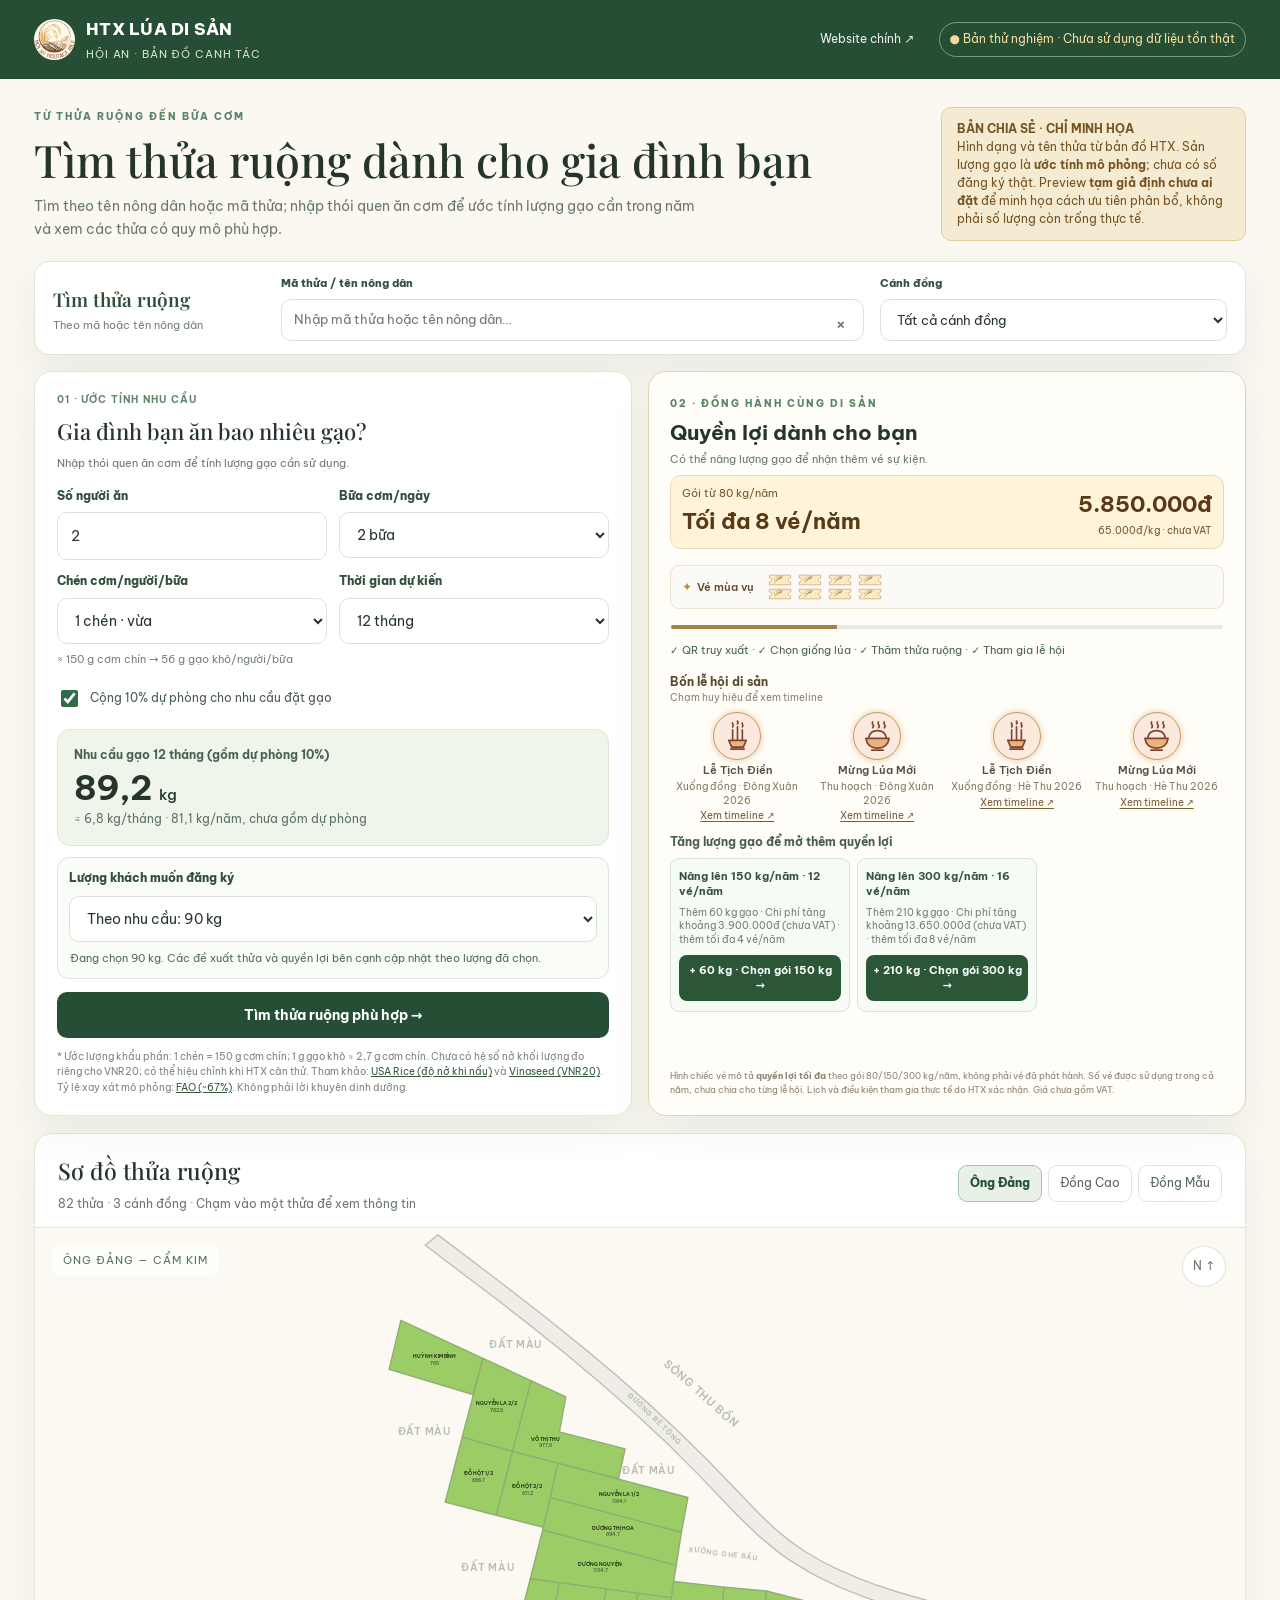
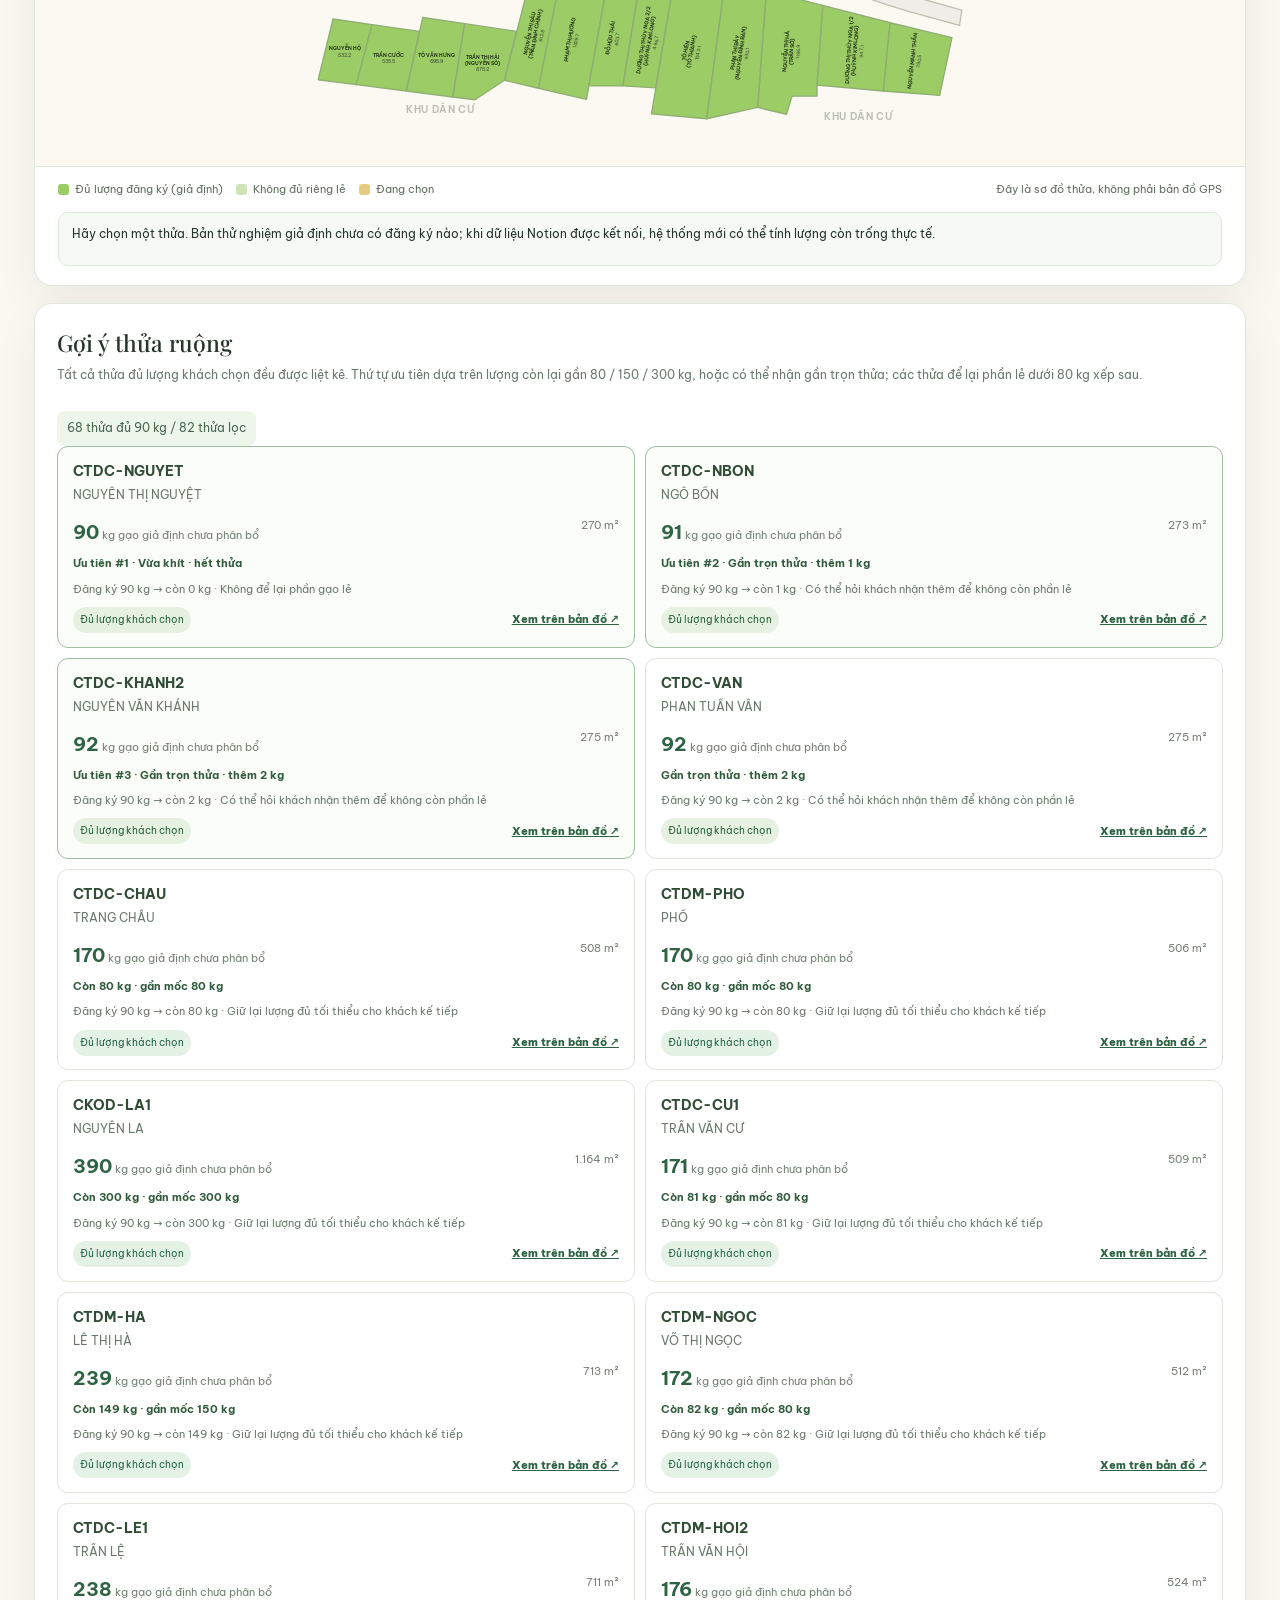
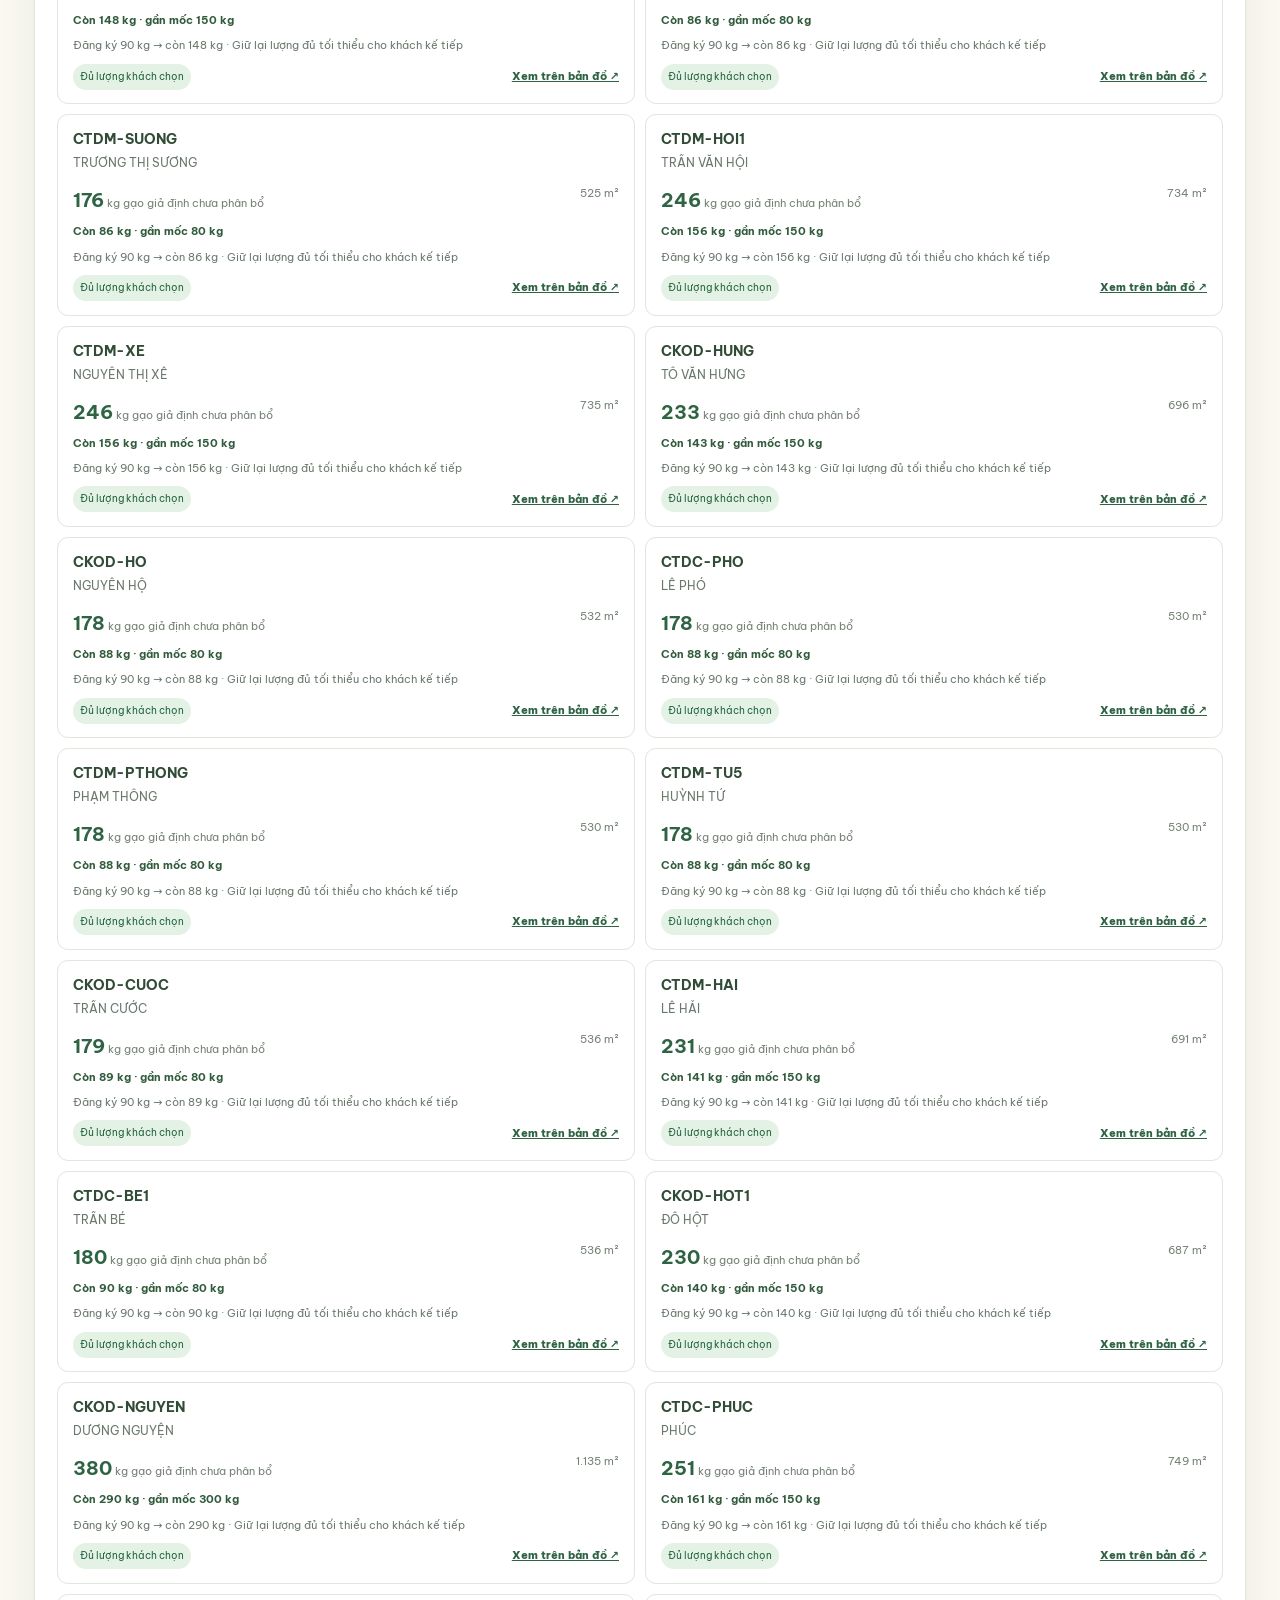
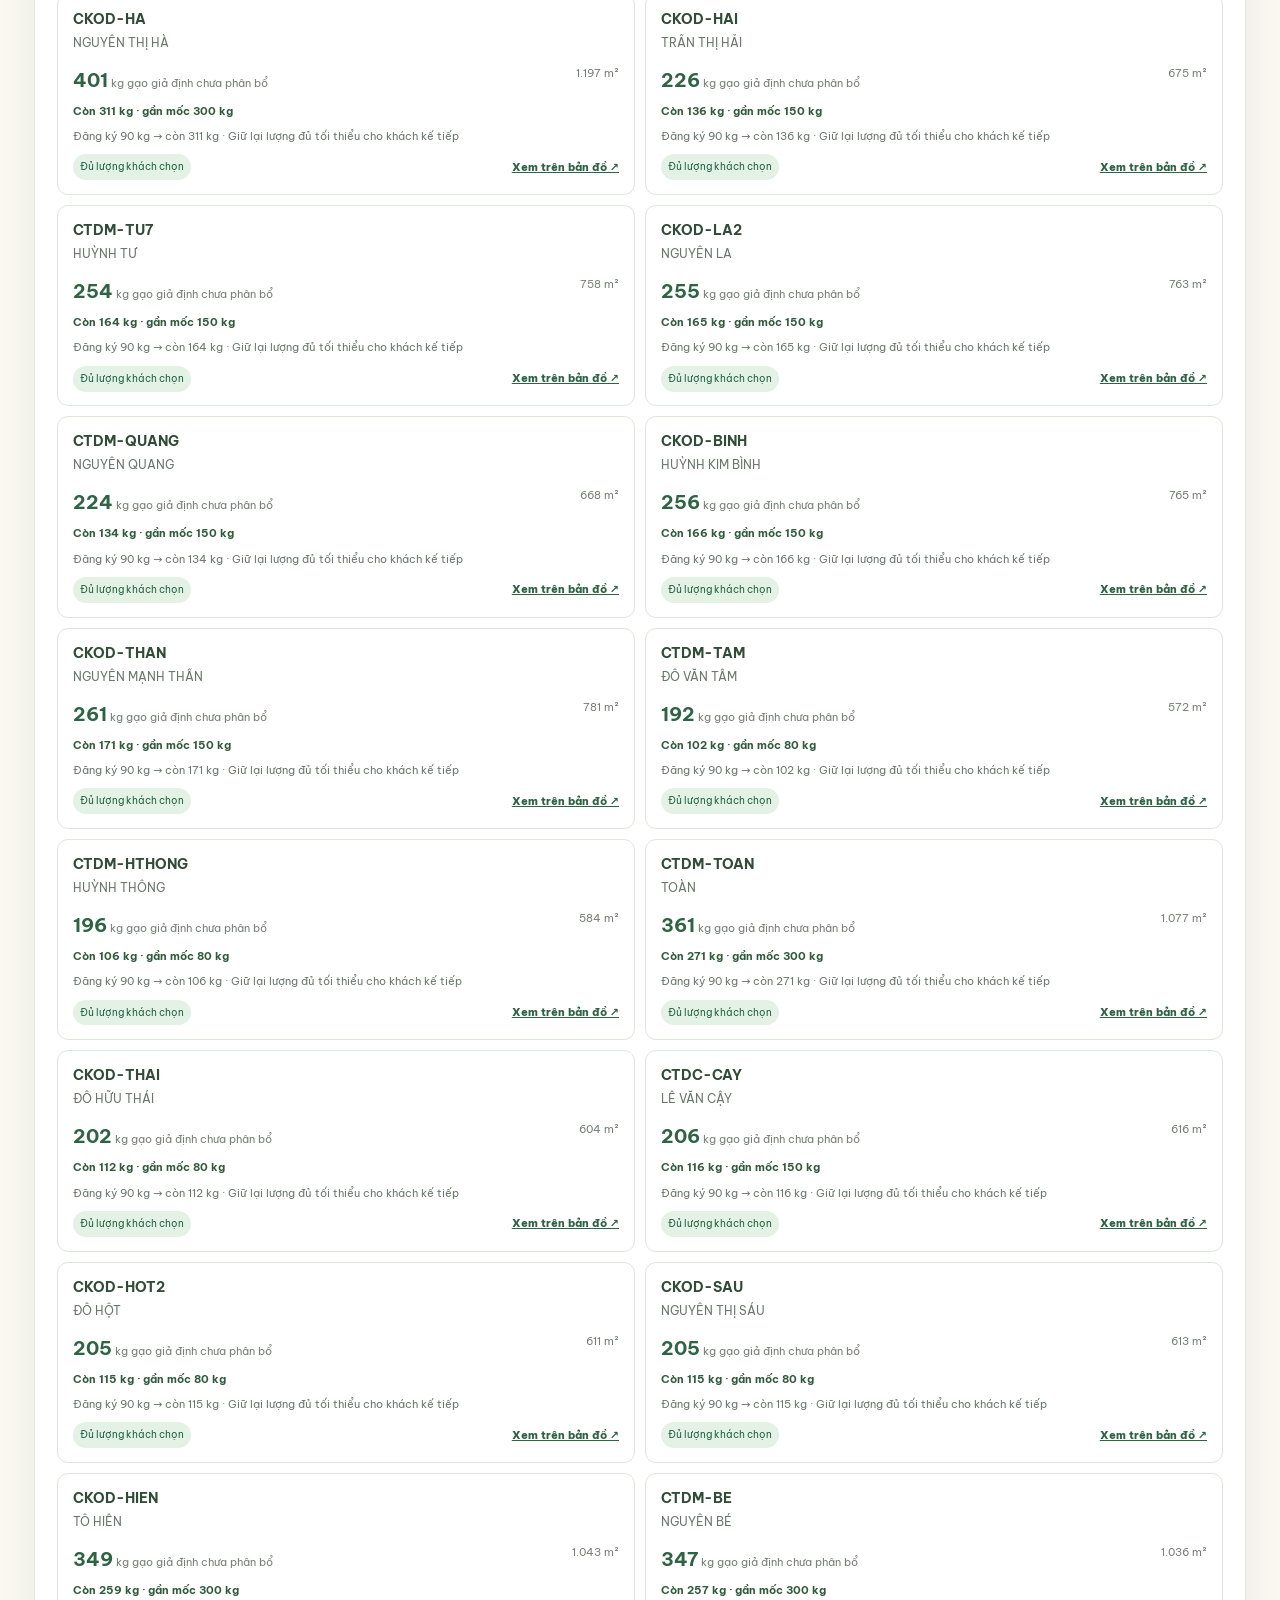
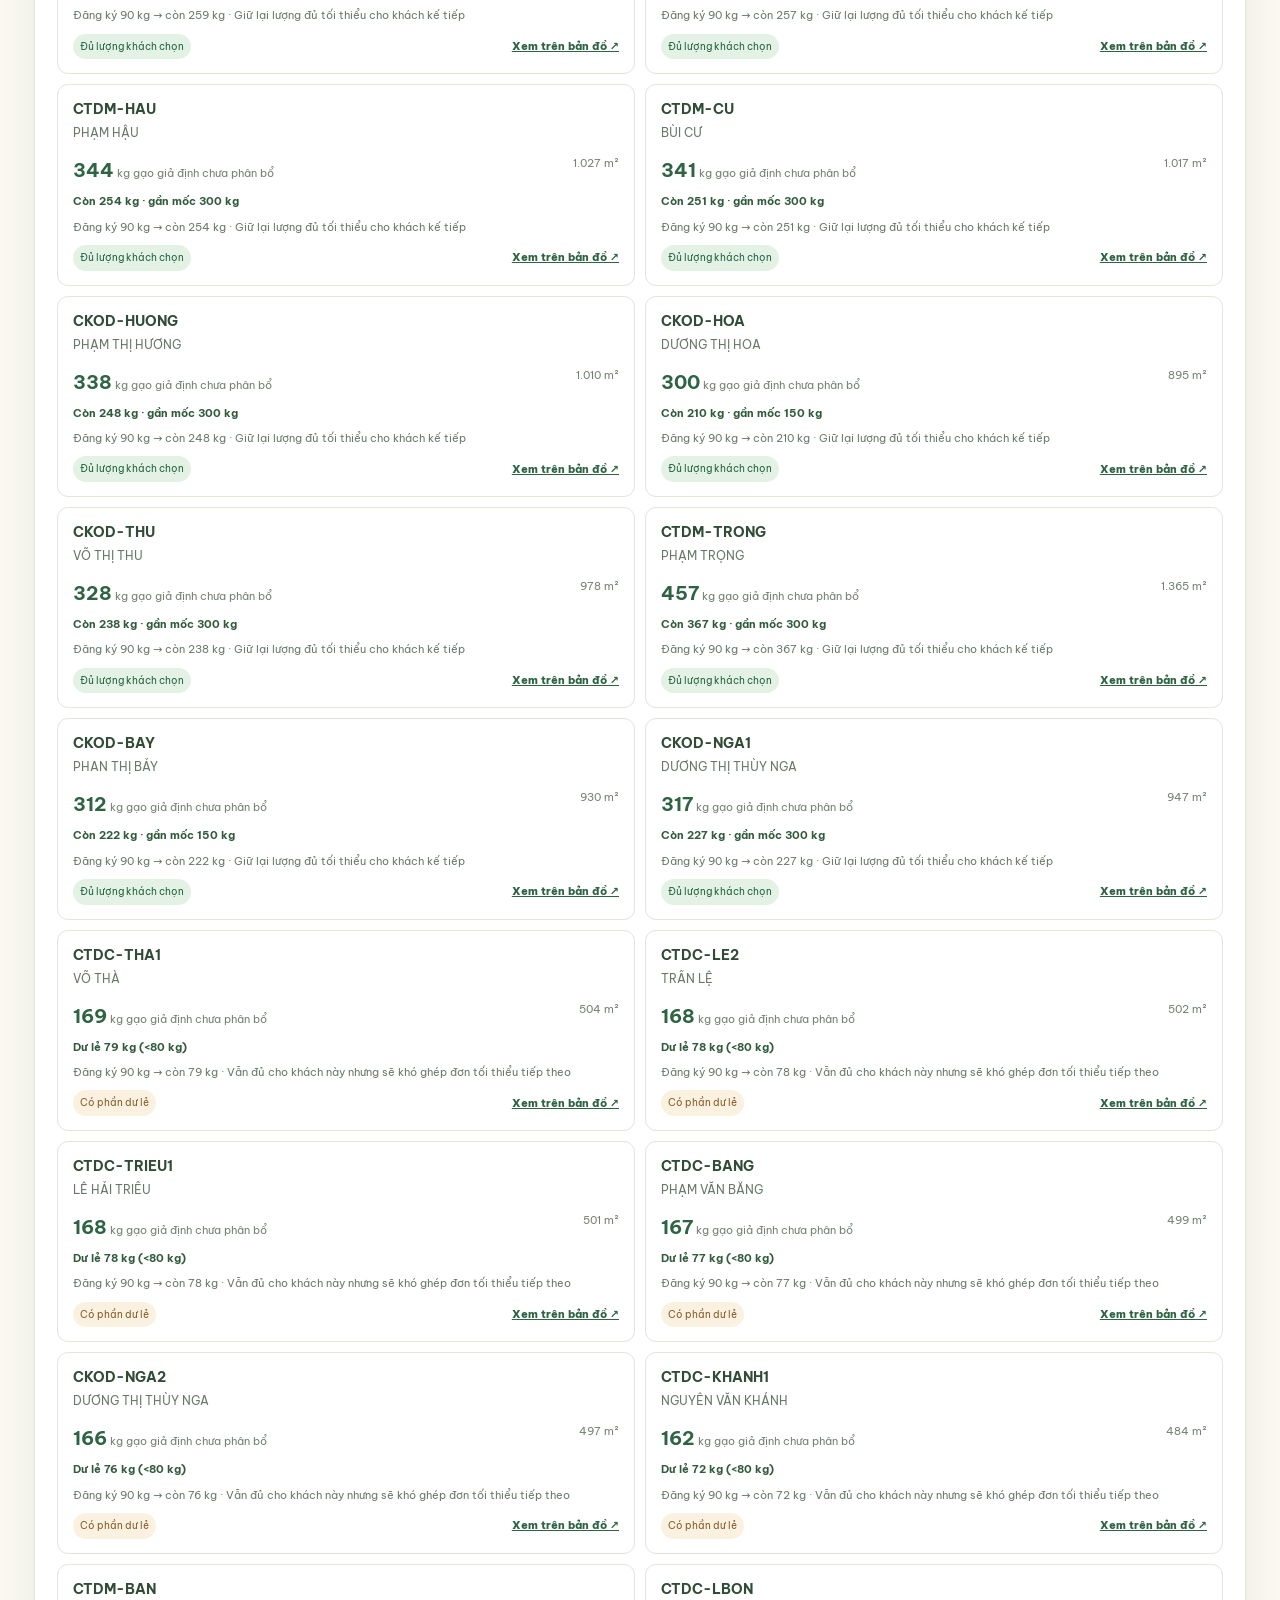
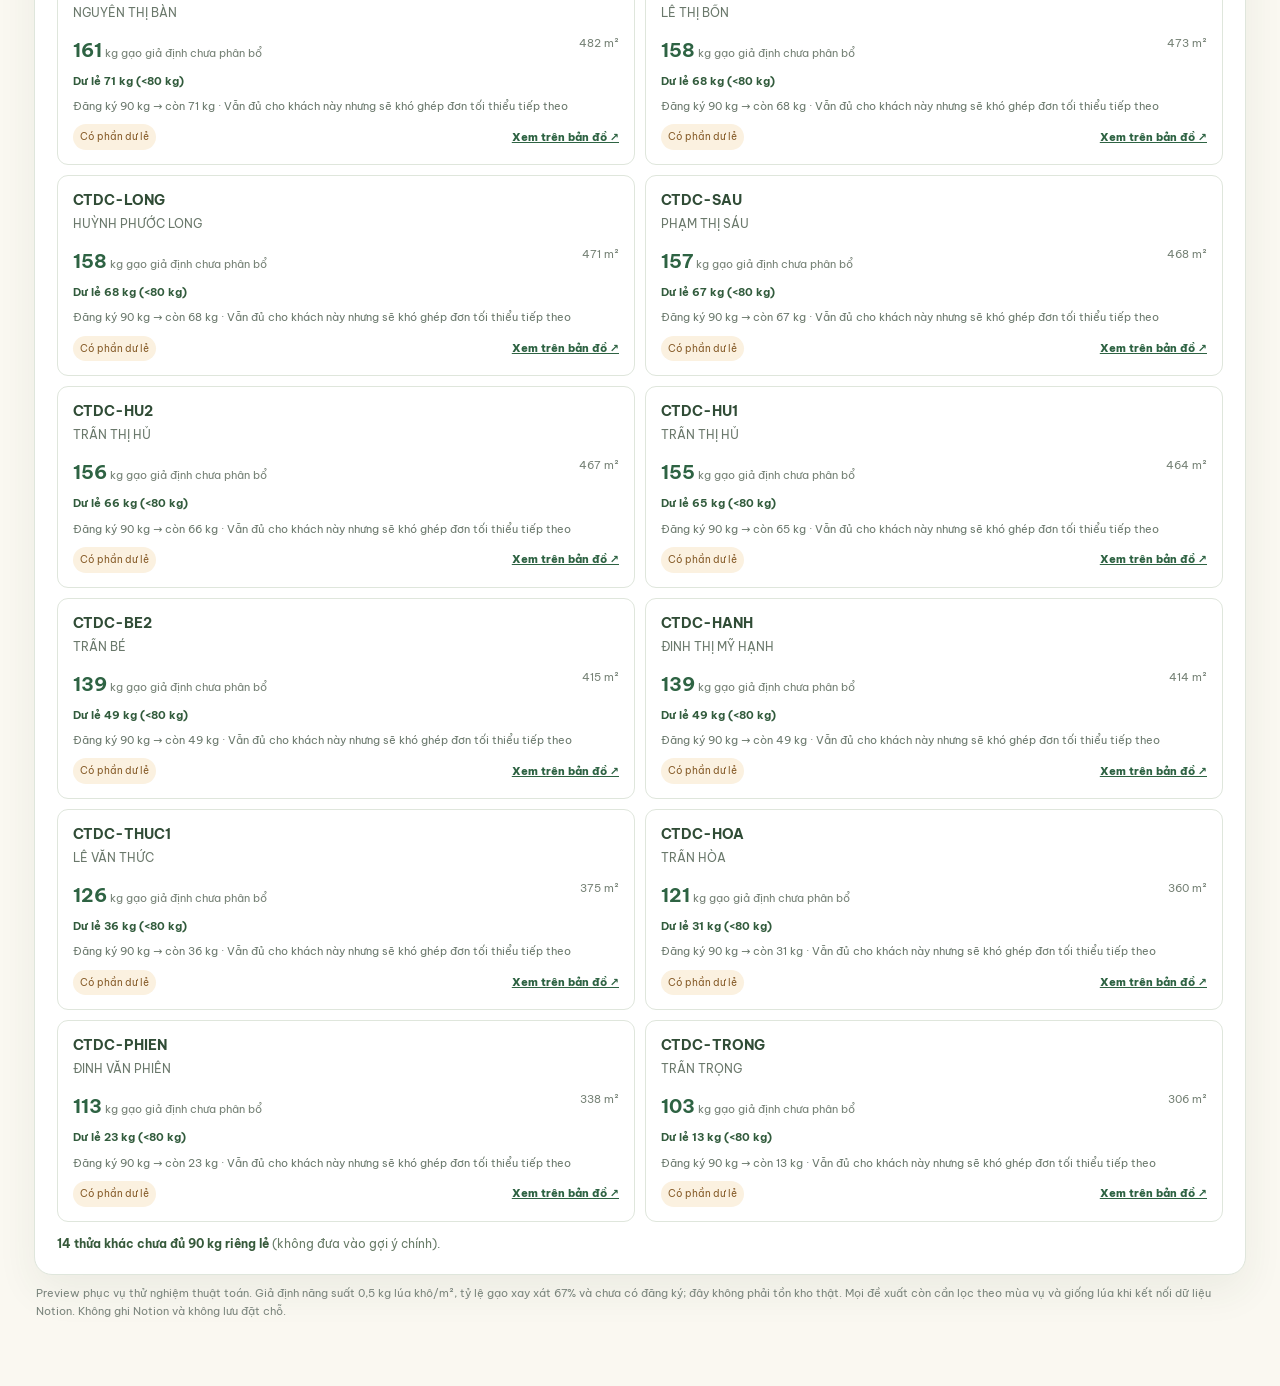
==== commit b6462365: "ui(demo): choose cooked rice bowls per person per meal with transparent VNR20 planning estimate" ====
--- a/ban-do-chon-gao-demo.html
+++ b/ban-do-chon-gao-demo.html
@@ -222,7 +222,7 @@
 </section>
 <div class="plan-row"><aside class="panel"><div class="panel-kicker">01 · Ước tính nhu cầu</div><h2>Gia đình bạn ăn bao nhiêu gạo?</h2><p class="desc">Nhập thói quen ăn cơm để tính lượng gạo cần sử dụng.</p>
 <div class="fieldset"><div class="field"><label class="sub" for="people">Số người ăn</label><input class="num" id="people" type="number" min="1" max="100" step="1" value="2"></div><div class="field"><label class="sub" for="meals">Bữa cơm/ngày</label><select class="sel" id="meals"><option value="1">1 bữa</option><option value="2" selected>2 bữa</option><option value="3">3 bữa</option></select></div></div>
-<div class="fieldset"><div class="field"><label class="sub" for="portion">Gạo khô/người/bữa</label><select class="sel" id="portion"><option value="50">50 g · ít</option><option value="65">65 g · vừa</option><option value="75" selected>75 g · tham khảo</option><option value="100">100 g · nhiều</option></select></div><div class="field"><label class="sub" for="months">Thời gian dự kiến</label><select class="sel" id="months"><option value="1">1 tháng</option><option value="3">3 tháng</option><option value="6">6 tháng</option><option value="12" selected>12 tháng</option></select></div></div>
+<div class="fieldset"><div class="field"><label class="sub" for="portion">Chén cơm/người/bữa</label><select class="sel" id="portion"><option value="0.5">½ chén · ăn ít</option><option value="1" selected>1 chén · vừa</option><option value="1.5">1½ chén · ăn nhiều</option><option value="2">2 chén · rất nhiều</option></select><div class="period-note" id="portionHint">≈ 150 g cơm chín → 56 g gạo khô</div></div><div class="field"><label class="sub" for="months">Thời gian dự kiến</label><select class="sel" id="months"><option value="1">1 tháng</option><option value="3">3 tháng</option><option value="6">6 tháng</option><option value="12" selected>12 tháng</option></select></div></div>
 <div class="field"><label class="check"><input id="reserve" type="checkbox" checked> Cộng 10% dự phòng cho nhu cầu đặt gạo</label></div>
 <div class="summary" aria-live="polite"><div class="label" id="summaryLabel">Nhu cầu gạo cho 12 tháng (có dự phòng)</div><div class="big" id="total">120,5 <small>kg</small></div><div class="mini" id="breakdown">~9,1 kg/tháng · 109,5 kg/năm trước dự phòng</div></div>
 <div class="order-panel"><label class="sub" for="orderChoice">Lượng khách muốn đăng ký</label>
@@ -236,7 +236,7 @@
 </div>
 
 <button class="primary" id="calculate">Tìm thửa ruộng phù hợp →</button>
-<p class="source">* Khẩu phần tham khảo: <a target="_blank" rel="noopener" href="https://www.worcsacute.nhs.uk/leaflets/paediatric-diabetes-carbohydrate-counting-reference-tables/">NHS (75 g gạo chưa nấu)</a>. Tỷ lệ xay xát dùng để mô phỏng: <a target="_blank" rel="noopener" href="https://www.fao.org/4/x5427e/x5427e0h.htm">FAO (~67%)</a>. Không phải lời khuyên dinh dưỡng.</p>
+<p class="source">* Ước lượng khẩu phần: 1 chén = 150 g cơm chín; 1 g gạo khô ≈ 2,7 g cơm chín. Chưa có hệ số nở khối lượng đo riêng cho VNR20; có thể hiệu chỉnh khi HTX cân thử. Tham khảo: <a target="_blank" rel="noopener" href="https://www.usarice.com/thinkrice/how-to/how-to-cook-rice">USA Rice (độ nở khi nấu)</a> và <a target="_blank" rel="noopener" href="https://www.vinaseed.com.vn/vi/news/m124/giong-lua-thuan-vnr20-chinh-thuc-duoc-luu-hanh-4927.htm">Vinaseed (VNR20)</a>. Tỷ lệ xay xát mô phỏng: <a target="_blank" rel="noopener" href="https://www.fao.org/4/x5427e/x5427e0h.htm">FAO (~67%)</a>. Không phải lời khuyên dinh dưỡng.</p>
 </aside>
 <section class="benefits" aria-label="Quyền lợi theo sản lượng gạo">
  <div class="benefits-heading"><span class="eyebrow">02 · Đồng hành cùng di sản</span><h2>Quyền lợi dành cho bạn</h2><p id="benefitNote" class="desc"></p></div>
@@ -270,14 +270,20 @@
  // Chỉ để minh họa xếp hạng: giả định 100% chưa được đăng ký, không phát sinh số đã đặt ngẫu nhiên.
  p.field=field;p.id=field+'-'+(p.code||'THUA'+(i+1));p.estimated=rice;p.free=rice;p.committed=0;p.index=i;ALL.push(p);
 }));
+// Quy ước trải nghiệm, chưa phải số đo riêng của giống VNR20.
+// Có thể hiệu chỉnh khi cân mẻ VNR20 thực tế: 100 g gạo khô => cân cơm chín.
+const COOKED_RICE_GRAMS_PER_BOWL=150;
+const COOKED_TO_DRY_WEIGHT_RATIO=2.7;
 function demand(){
  const people=Math.max(1,Math.min(100,Number(get('people').value)||1));
  const meals=Number(get('meals').value);
- const grams=Number(get('portion').value);
+ const bowls=Number(get('portion').value);
+ const grams=bowls*COOKED_RICE_GRAMS_PER_BOWL/COOKED_TO_DRY_WEIGHT_RATIO;
  const months=Number(get('months').value);
  const raw=people*meals*grams/1000*365;
  needed=raw*months/12*(get('reserve').checked?1.1:1);
- get('summaryLabel').textContent='Nhu cầu '+months+' tháng'+(get('reserve').checked?' (gồm dự phòng 10%)':'');
+ get('portionHint').textContent='≈ '+fmt(bowls*COOKED_RICE_GRAMS_PER_BOWL,0)+' g cơm chín → '+fmt(grams,0)+' g gạo khô/người/bữa';
+ get('summaryLabel').textContent='Nhu cầu gạo '+months+' tháng'+(get('reserve').checked?' (gồm dự phòng 10%)':'');
  get('total').innerHTML=fmt(needed)+' <small>kg</small>';
  get('breakdown').textContent='≈ '+fmt(raw/12)+' kg/tháng · '+fmt(raw)+' kg/năm, chưa gồm dự phòng';
  return needed;
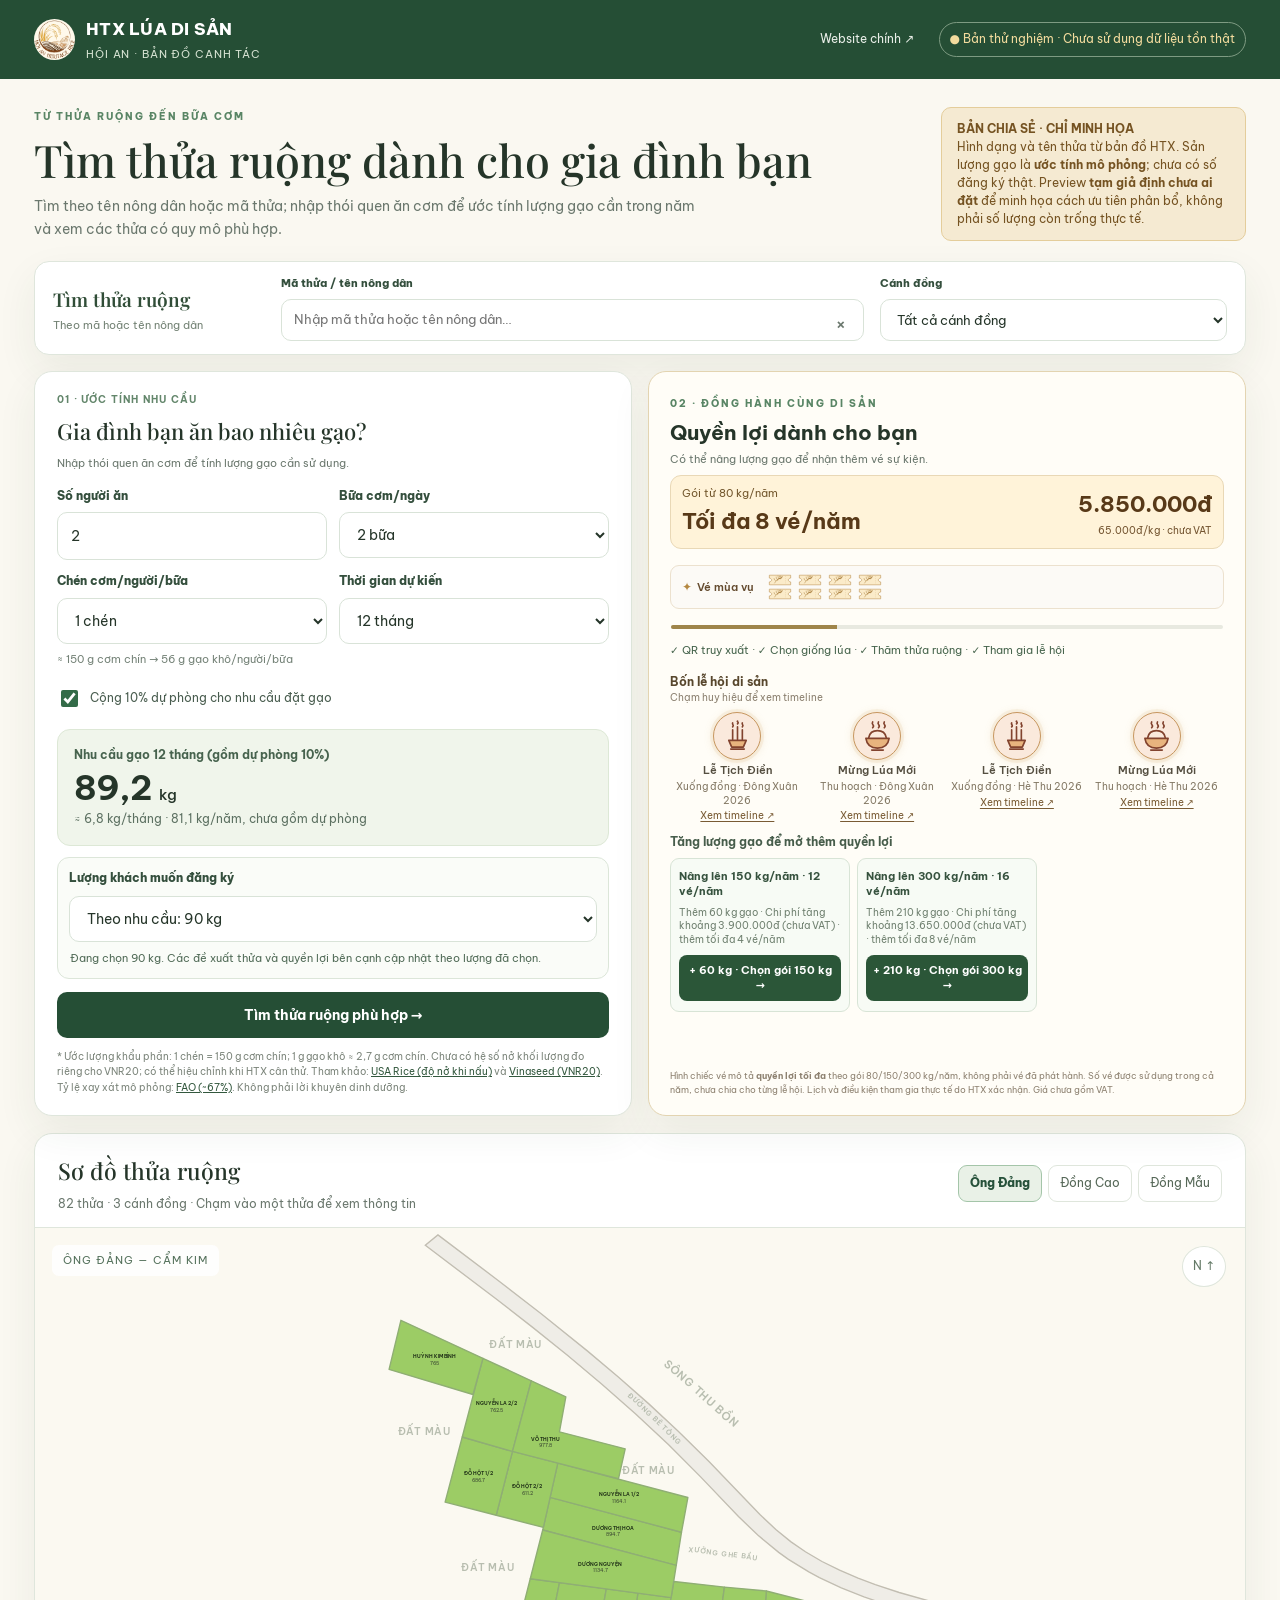
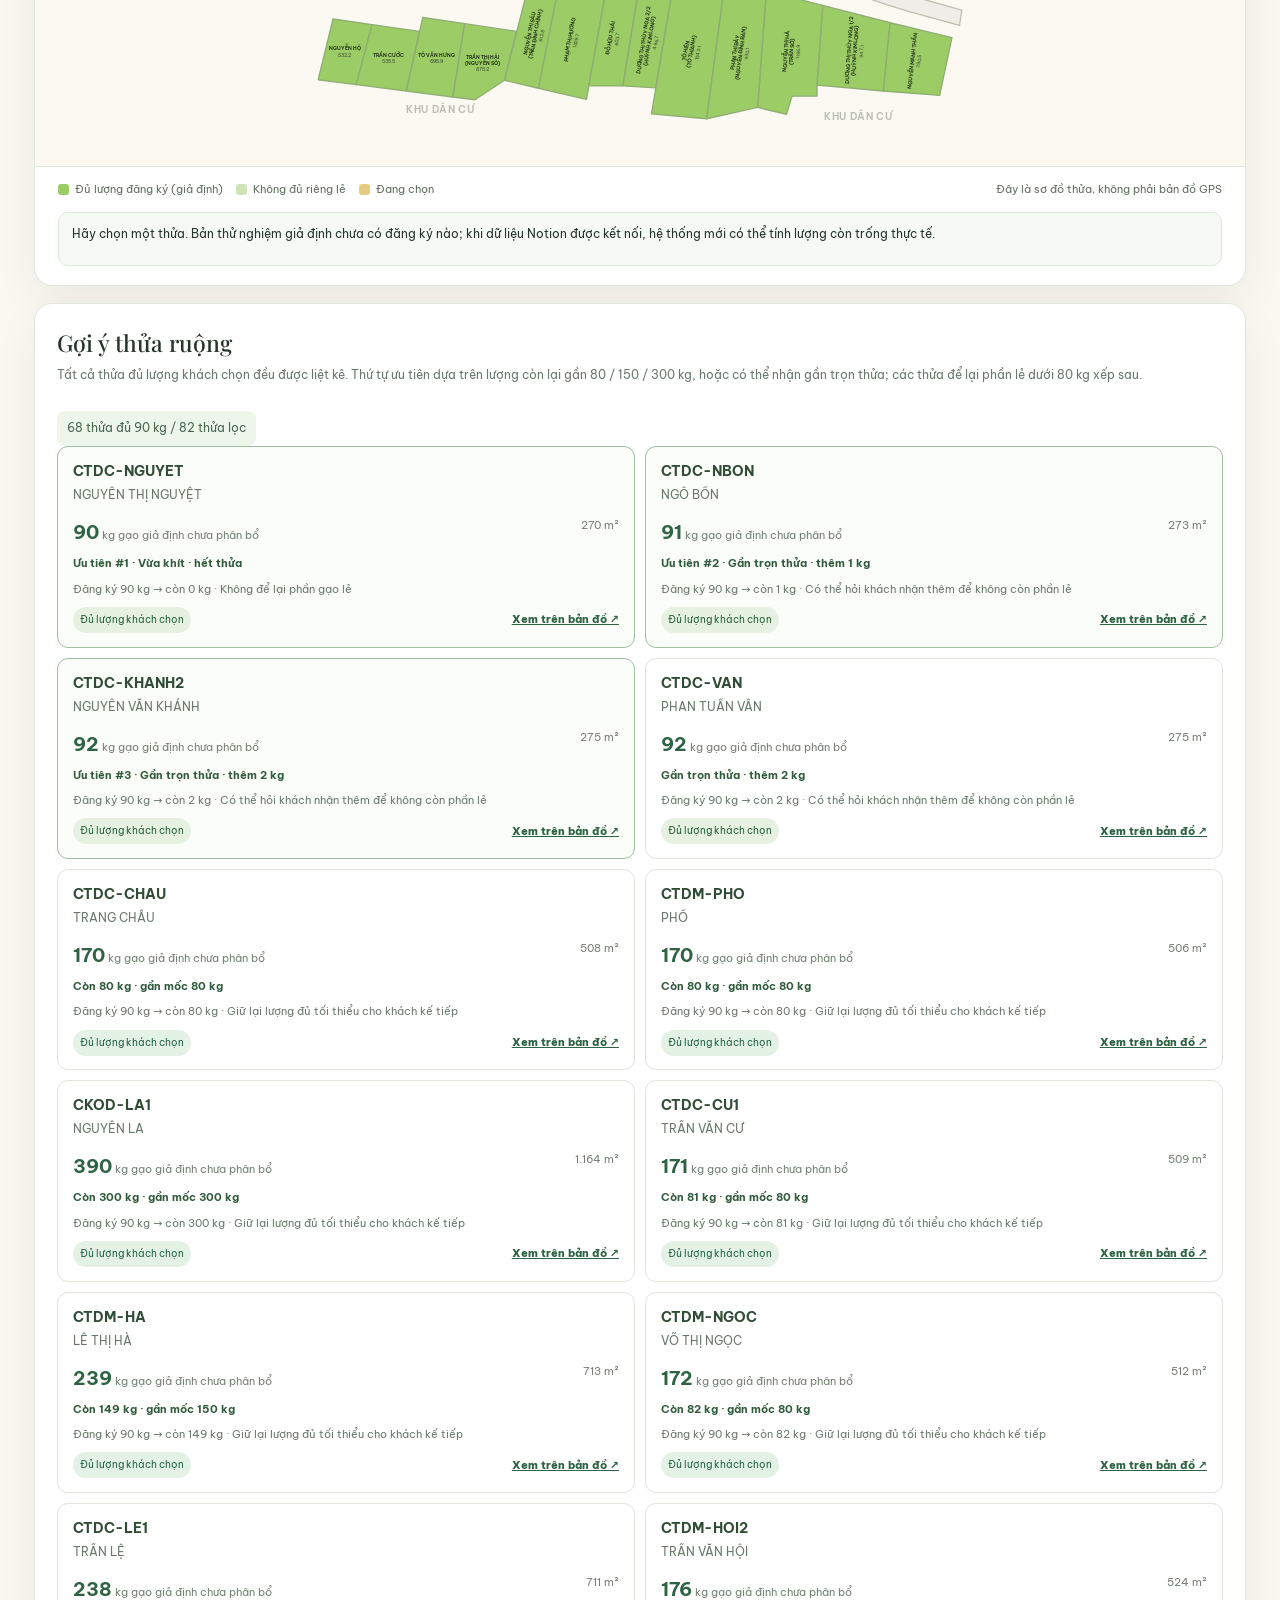
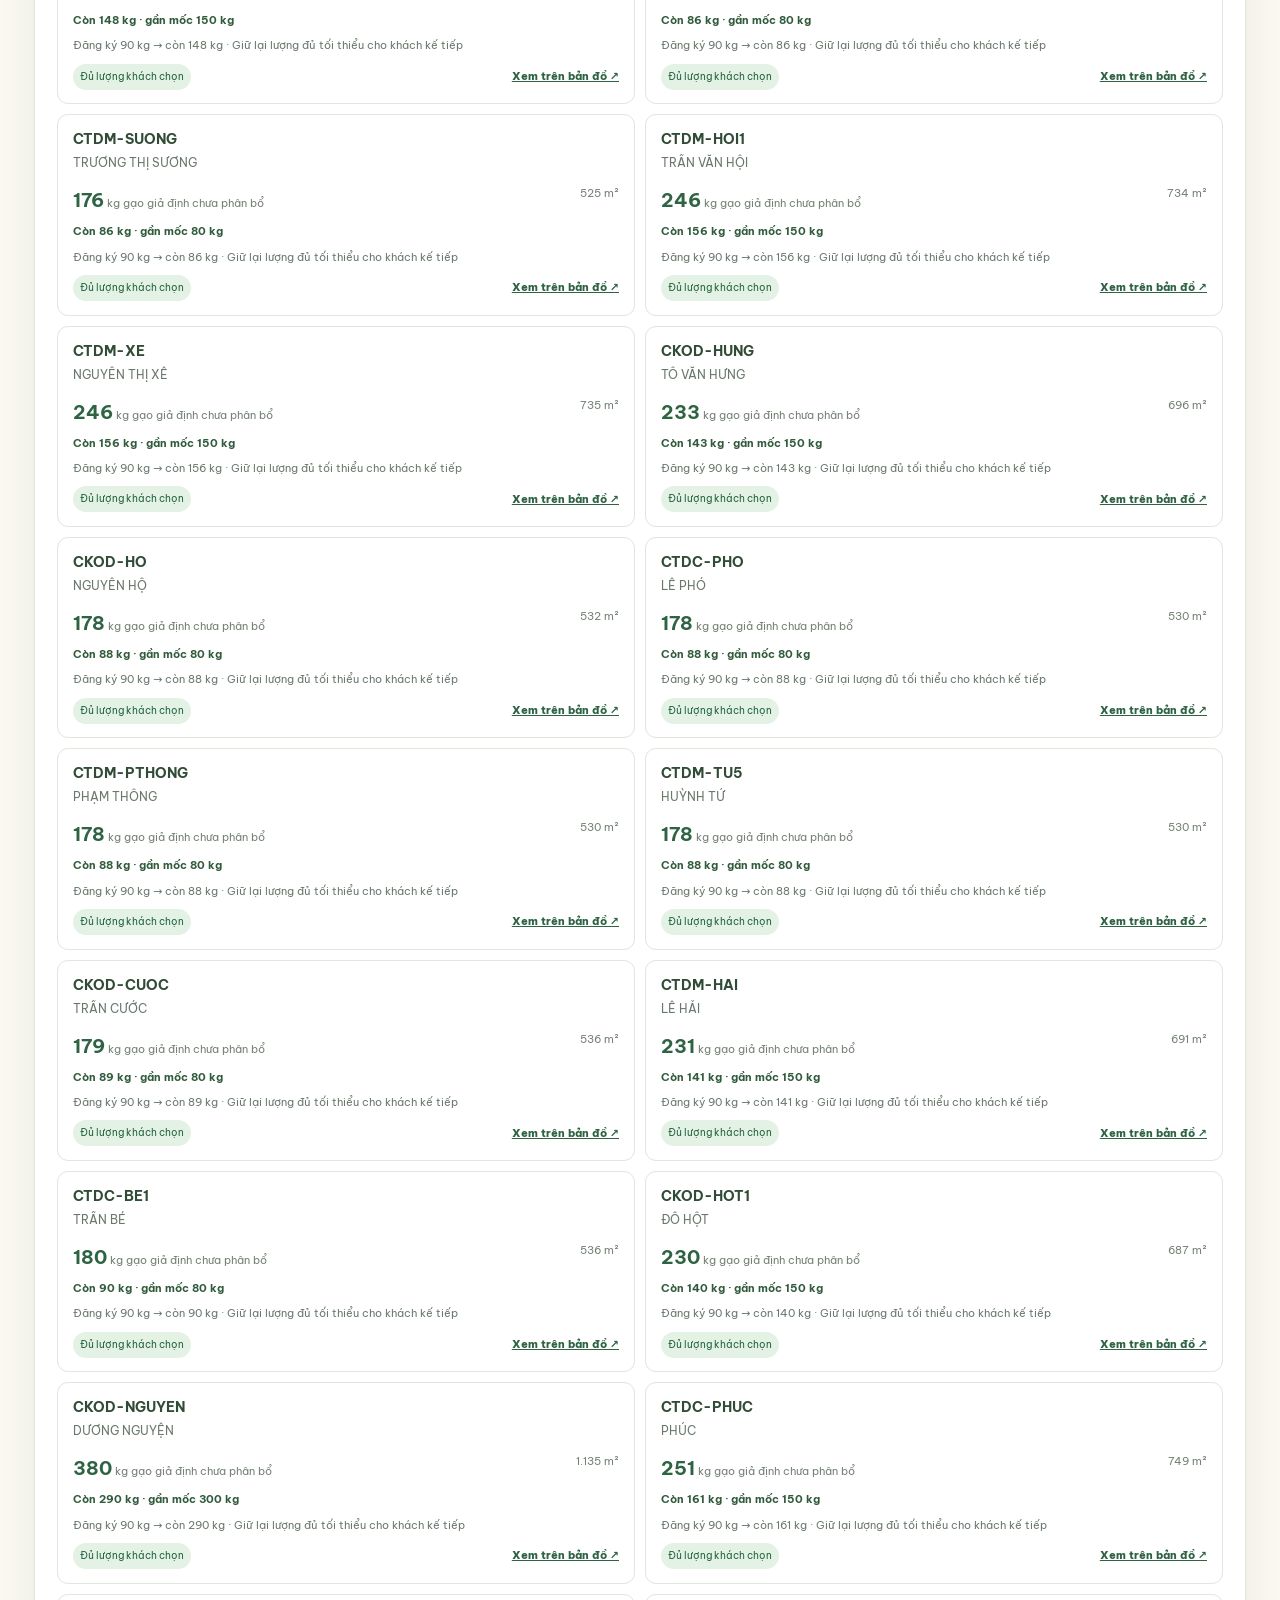
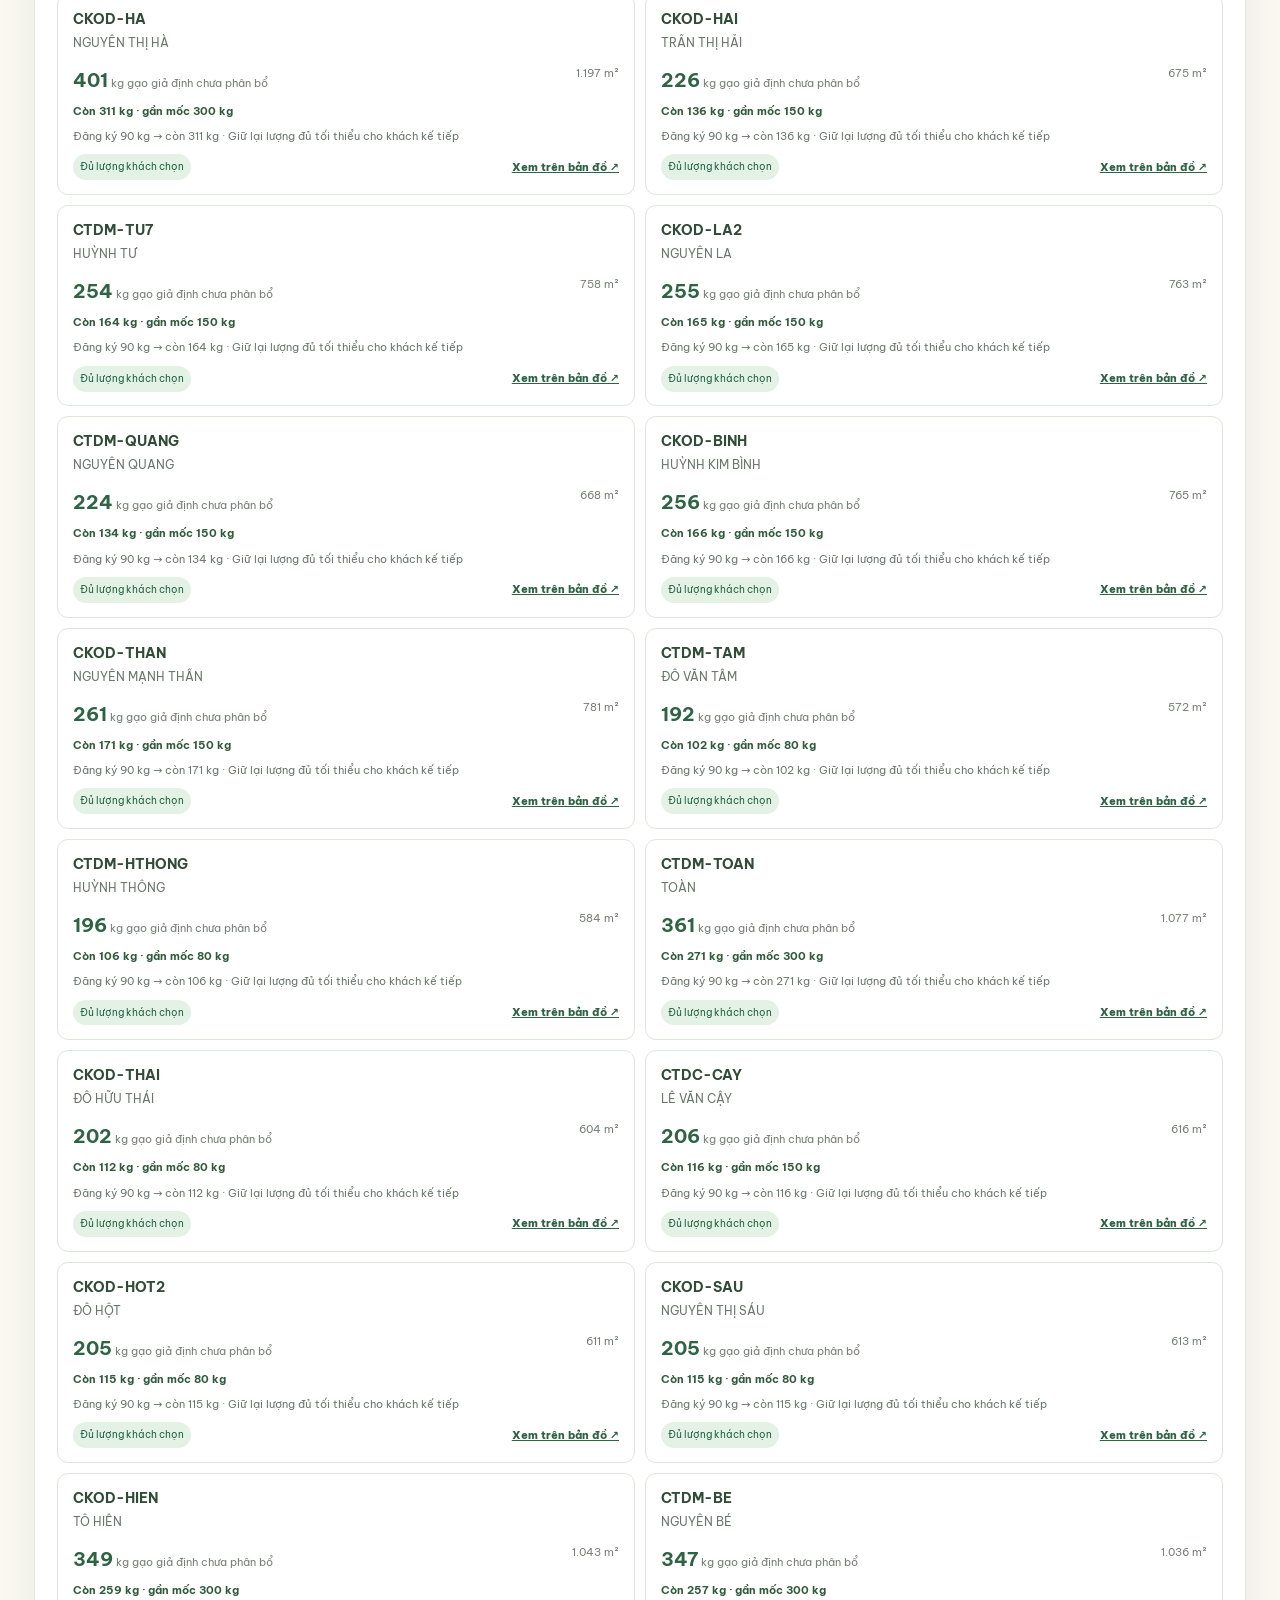
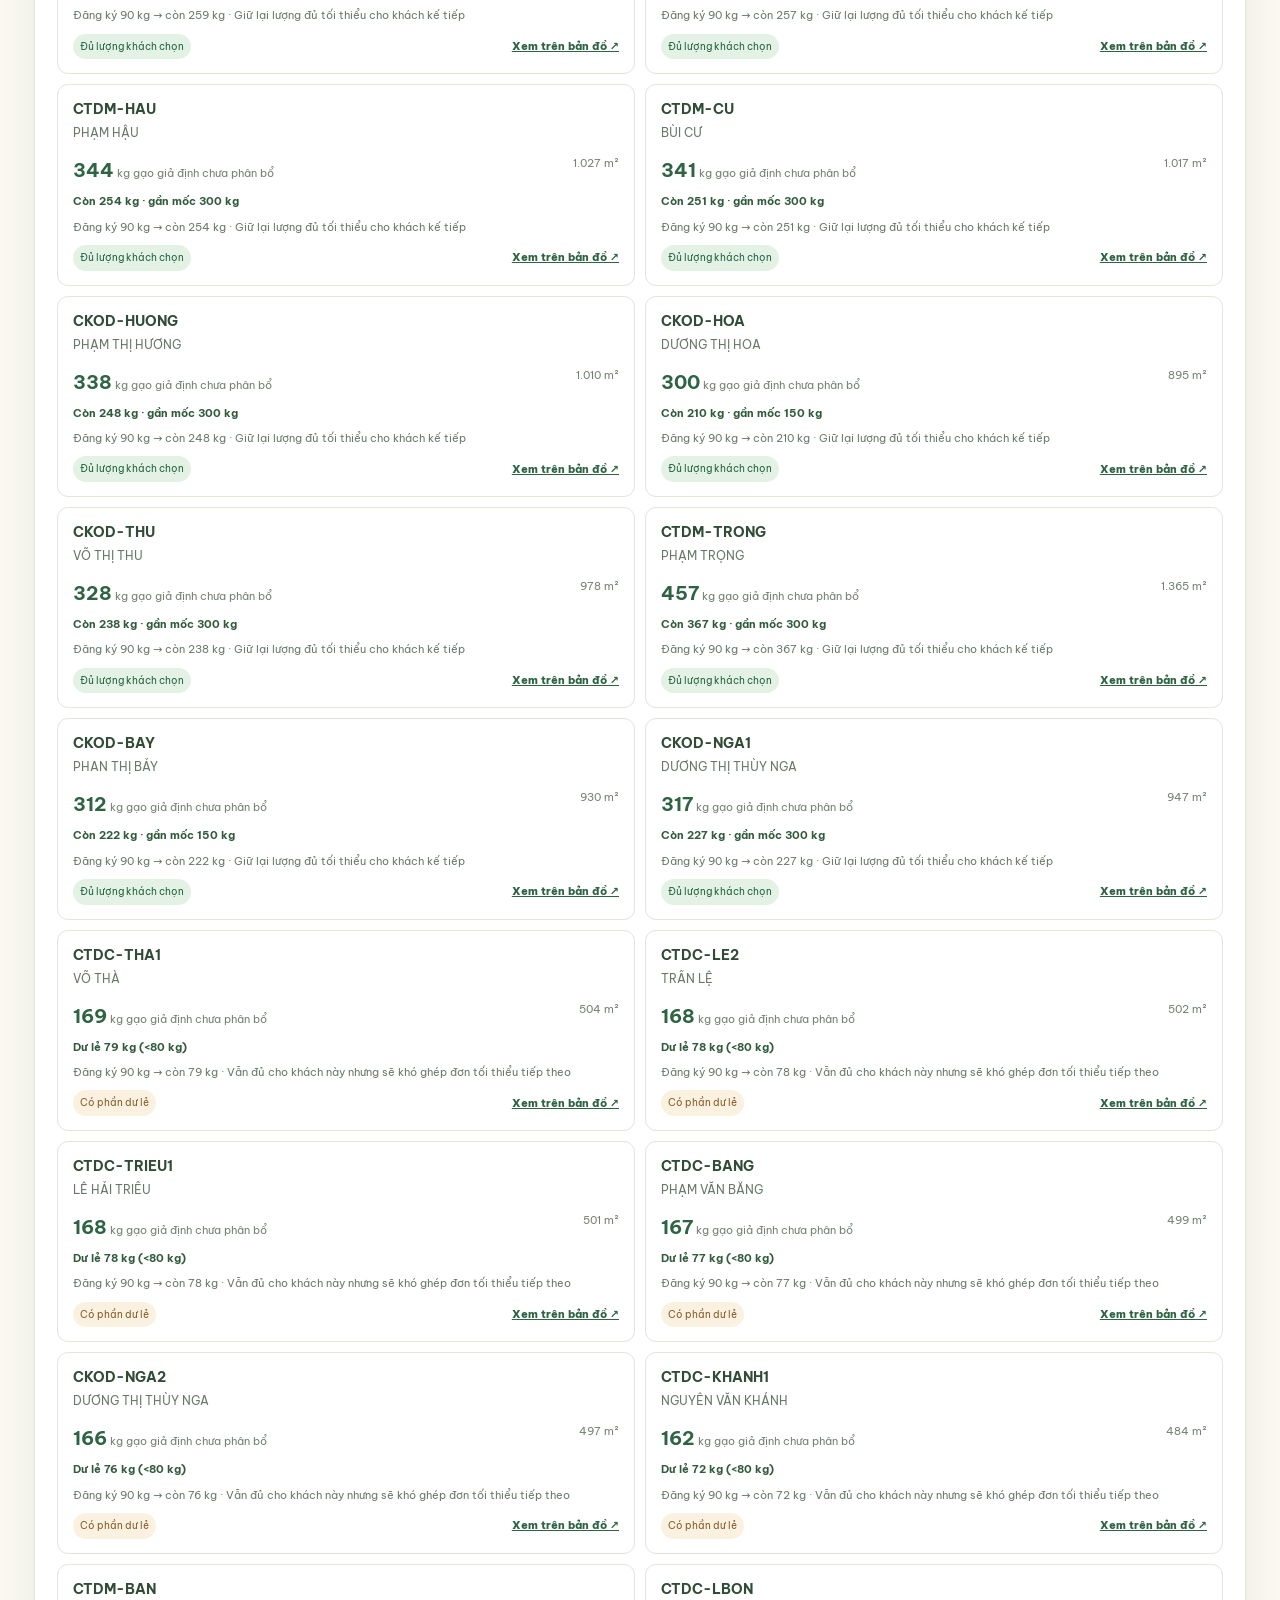
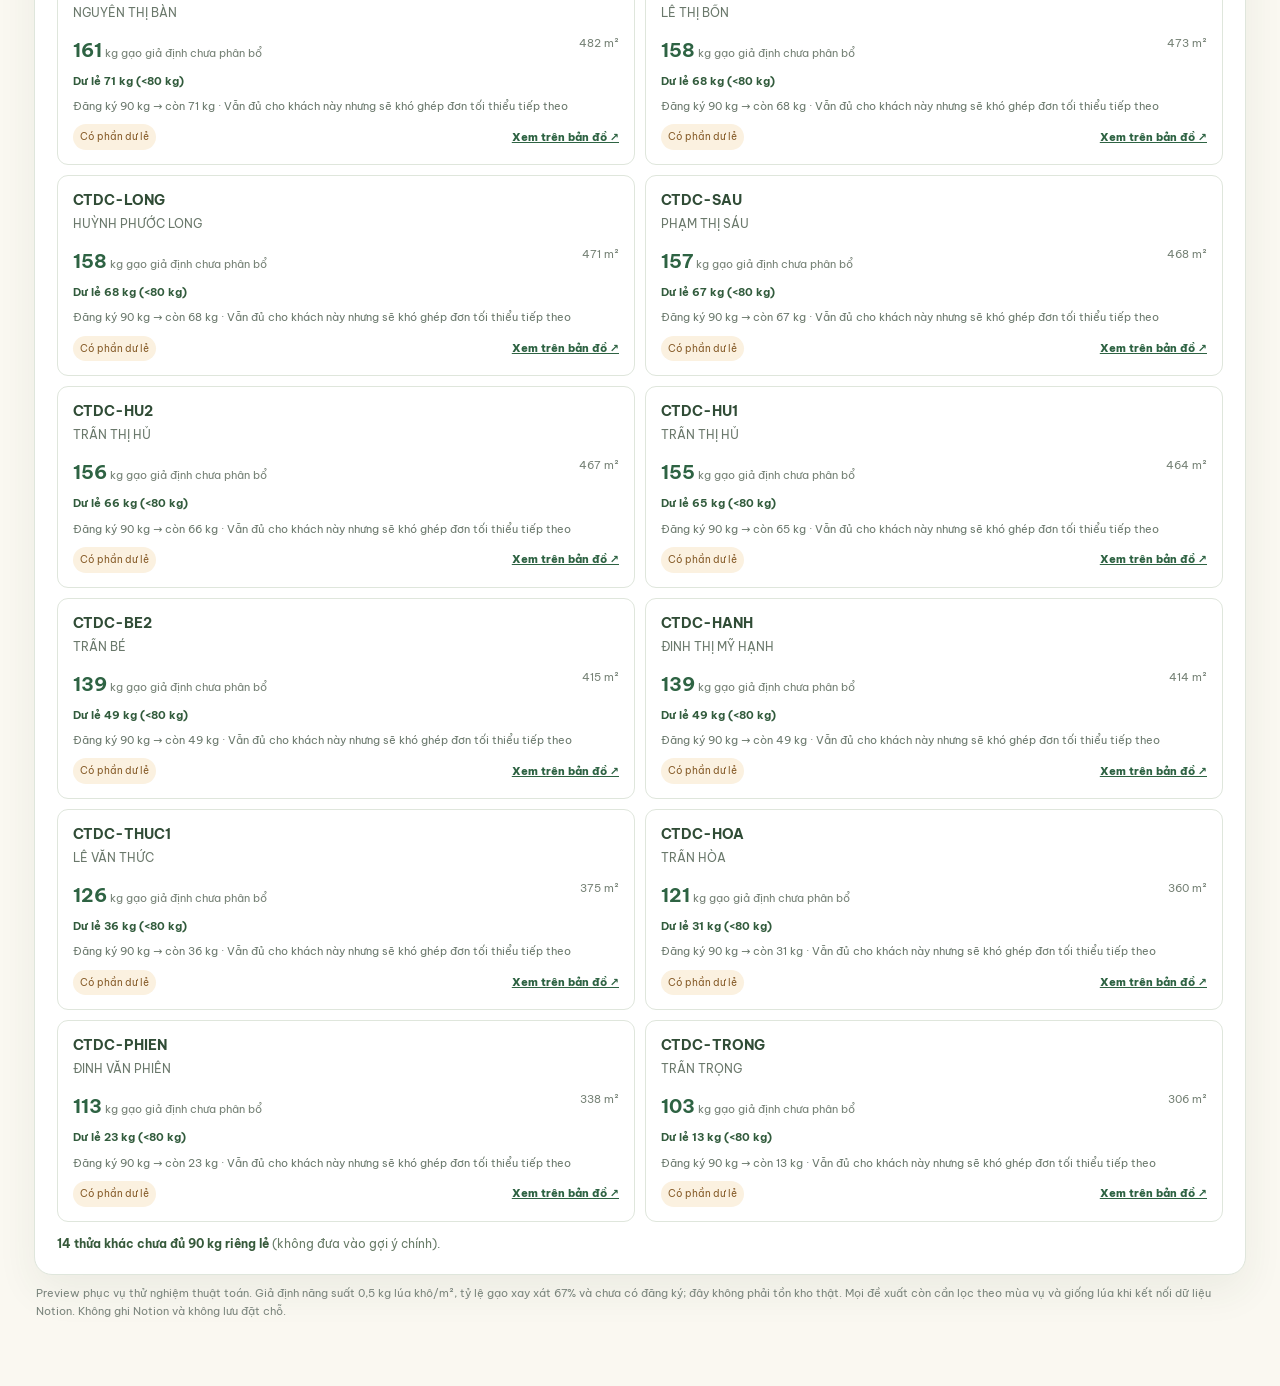
==== commit 307a8844: "ui(demo): simplify cooked rice servings to 1–3 bowls in half-bowl steps" ====
--- a/ban-do-chon-gao-demo.html
+++ b/ban-do-chon-gao-demo.html
@@ -222,7 +222,7 @@
 </section>
 <div class="plan-row"><aside class="panel"><div class="panel-kicker">01 · Ước tính nhu cầu</div><h2>Gia đình bạn ăn bao nhiêu gạo?</h2><p class="desc">Nhập thói quen ăn cơm để tính lượng gạo cần sử dụng.</p>
 <div class="fieldset"><div class="field"><label class="sub" for="people">Số người ăn</label><input class="num" id="people" type="number" min="1" max="100" step="1" value="2"></div><div class="field"><label class="sub" for="meals">Bữa cơm/ngày</label><select class="sel" id="meals"><option value="1">1 bữa</option><option value="2" selected>2 bữa</option><option value="3">3 bữa</option></select></div></div>
-<div class="fieldset"><div class="field"><label class="sub" for="portion">Chén cơm/người/bữa</label><select class="sel" id="portion"><option value="0.5">½ chén · ăn ít</option><option value="1" selected>1 chén · vừa</option><option value="1.5">1½ chén · ăn nhiều</option><option value="2">2 chén · rất nhiều</option></select><div class="period-note" id="portionHint">≈ 150 g cơm chín → 56 g gạo khô</div></div><div class="field"><label class="sub" for="months">Thời gian dự kiến</label><select class="sel" id="months"><option value="1">1 tháng</option><option value="3">3 tháng</option><option value="6">6 tháng</option><option value="12" selected>12 tháng</option></select></div></div>
+<div class="fieldset"><div class="field"><label class="sub" for="portion">Chén cơm/người/bữa</label><select class="sel" id="portion"><option value="1" selected>1 chén</option><option value="1.5">1.5 chén</option><option value="2">2 chén</option><option value="2.5">2.5 chén</option><option value="3">3 chén</option></select><div class="period-note" id="portionHint">≈ 150 g cơm chín → 56 g gạo khô</div></div><div class="field"><label class="sub" for="months">Thời gian dự kiến</label><select class="sel" id="months"><option value="1">1 tháng</option><option value="3">3 tháng</option><option value="6">6 tháng</option><option value="12" selected>12 tháng</option></select></div></div>
 <div class="field"><label class="check"><input id="reserve" type="checkbox" checked> Cộng 10% dự phòng cho nhu cầu đặt gạo</label></div>
 <div class="summary" aria-live="polite"><div class="label" id="summaryLabel">Nhu cầu gạo cho 12 tháng (có dự phòng)</div><div class="big" id="total">120,5 <small>kg</small></div><div class="mini" id="breakdown">~9,1 kg/tháng · 109,5 kg/năm trước dự phòng</div></div>
 <div class="order-panel"><label class="sub" for="orderChoice">Lượng khách muốn đăng ký</label>
